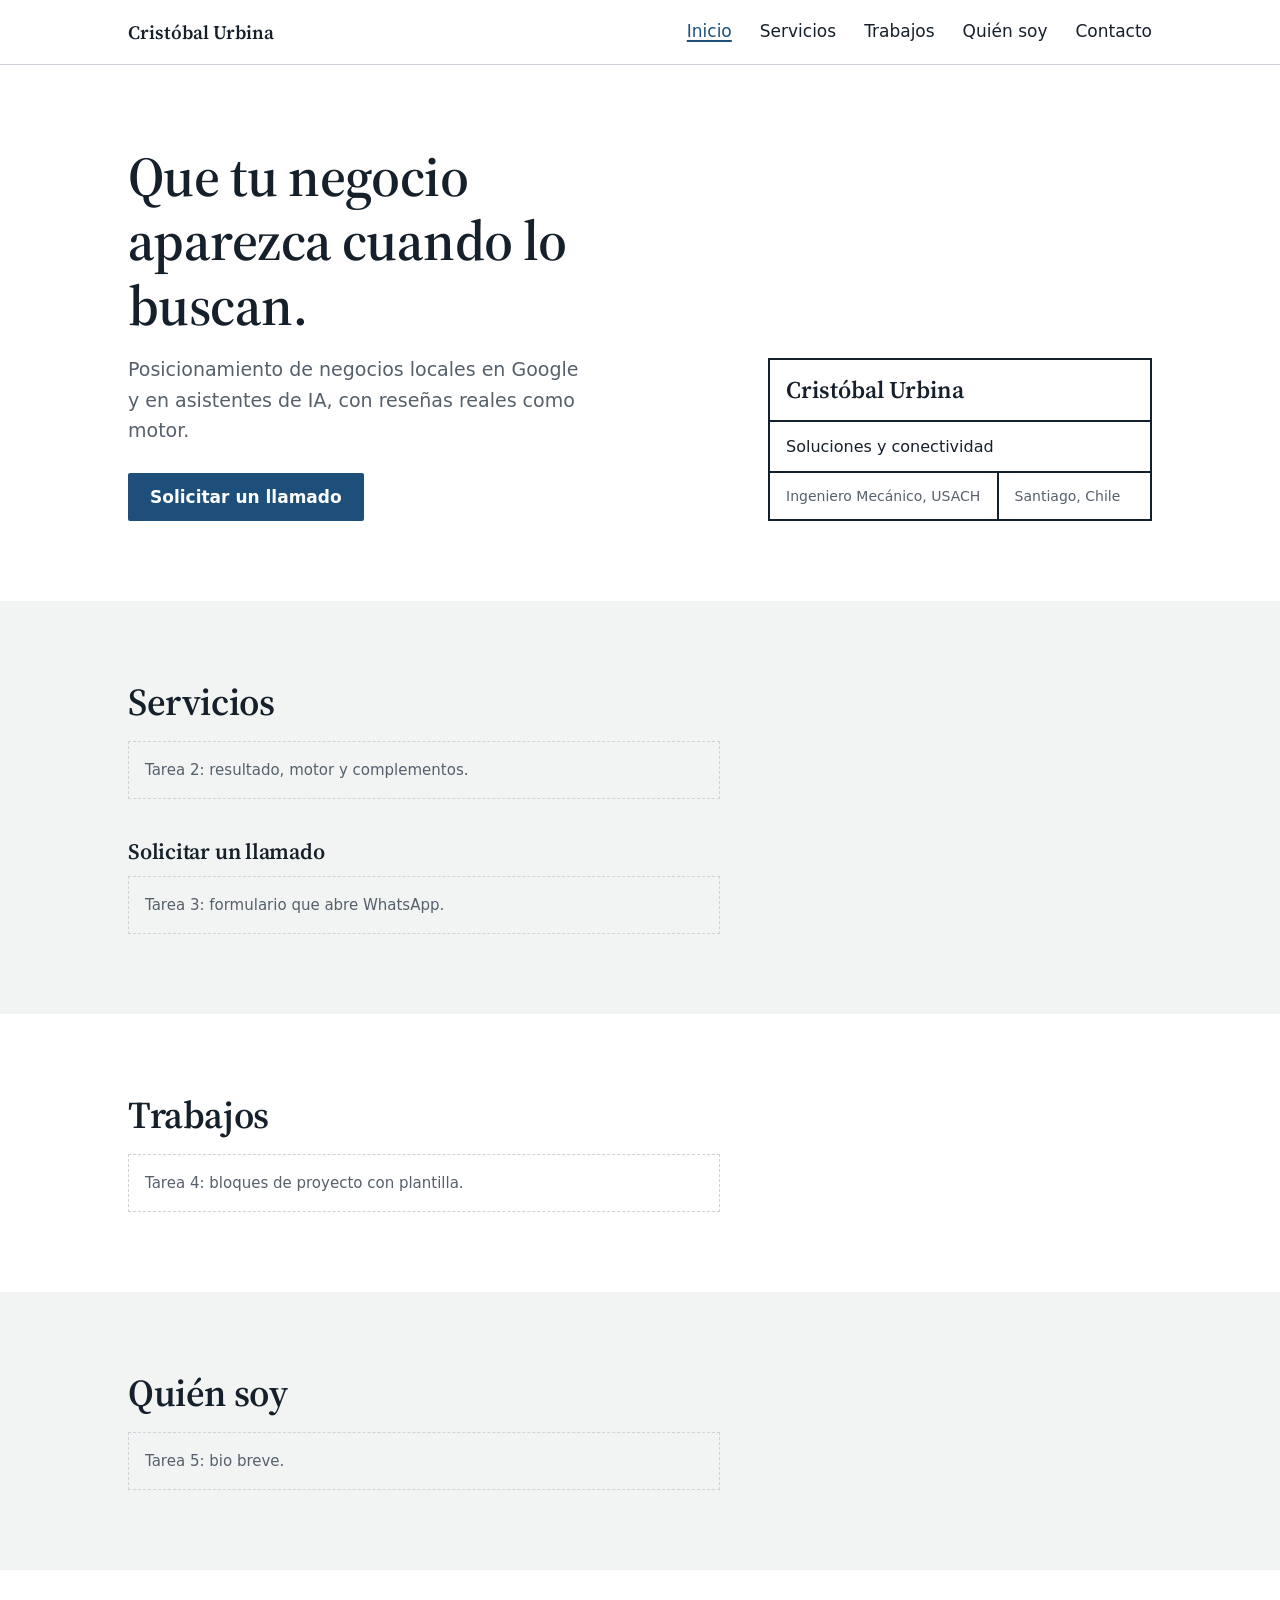
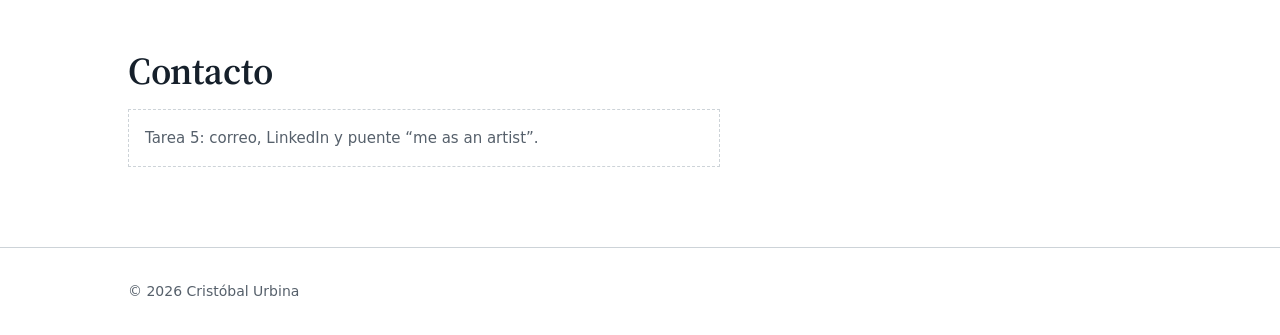
==== index.html @ b324374d "Add files via upload" ====
<!doctype html>
<html lang="es-CL">
<head>
  <meta charset="utf-8">
  <meta name="viewport" content="width=device-width, initial-scale=1">
  <title>Cristóbal Urbina | Posicionamiento en Google para negocios locales</title>
  <meta name="description" content="Ayudo a negocios locales a aparecer en Google y en asistentes de IA, y a juntar reseñas con receptores QR/NFC. Ingeniero Mecánico, USACH. Santiago, Chile.">
  <meta name="theme-color" content="#ffffff">
  <link rel="canonical" href="https://cristobalurbina.cl/">
  <script>document.documentElement.classList.add('js')</script>
  <link rel="preconnect" href="https://fonts.googleapis.com">
  <link rel="preconnect" href="https://fonts.gstatic.com" crossorigin>
  <link rel="stylesheet" href="https://fonts.googleapis.com/css2?family=Source+Serif+4:opsz,wght@8..60,500;8..60,600&display=swap">
  <link rel="stylesheet" href="css/styles.css">
  <script src="js/main.js" defer></script>
</head>
<body>
  <a class="saltar" href="#contenido">Saltar al contenido</a>

  <header class="cabecera">
    <div class="contenedor cabecera__fila">
      <a class="marca" href="#inicio">Cristóbal Urbina</a>
      <button class="menu-boton" type="button" aria-expanded="false" aria-controls="menu">Menú</button>
      <nav id="menu" class="menu" aria-label="Principal">
        <ul>
          <li><a href="#inicio">Inicio</a></li>
          <li><a href="#servicios">Servicios</a></li>
          <li><a href="#trabajos">Trabajos</a></li>
          <li><a href="#quien-soy">Quién soy</a></li>
          <li><a href="#contacto">Contacto</a></li>
        </ul>
      </nav>
    </div>
  </header>

  <main id="contenido">

    <!-- INICIO ============================================== -->
    <section id="inicio" class="seccion portada">
      <div class="contenedor portada__rejilla">
        <div class="portada__texto">
          <!-- Titular y bajada provisorios: se trabajan en la tarea 2 -->
          <h1>Que tu negocio aparezca cuando lo buscan.</h1>
          <p class="bajada">Posicionamiento de negocios locales en Google y en asistentes de IA, con reseñas reales como motor.</p>
          <a class="boton" href="#solicitar">Solicitar un llamado</a>
        </div>

        <!-- Cajetín: rótulo de plano con los datos del profesional -->
        <div class="cajetin" role="group" aria-label="Datos del profesional">
          <p class="cajetin__nombre">Cristóbal Urbina</p>
          <p class="cajetin__area">Soluciones y conectividad</p>
          <p class="cajetin__titulo">Ingeniero Mecánico, USACH</p>
          <p class="cajetin__lugar">Santiago, Chile</p>
        </div>
      </div>
    </section>

    <!-- SERVICIOS =========================================== -->
    <section id="servicios" class="seccion seccion--plano" aria-labelledby="t-servicios">
      <div class="contenedor">
        <h2 id="t-servicios">Servicios</h2>
        <p class="pendiente">Tarea 2: resultado, motor y complementos.</p>

        <div id="solicitar" class="solicitar">
          <h3>Solicitar un llamado</h3>
          <p class="pendiente">Tarea 3: formulario que abre WhatsApp.</p>
        </div>
      </div>
    </section>

    <!-- TRABAJOS ============================================ -->
    <section id="trabajos" class="seccion" aria-labelledby="t-trabajos">
      <div class="contenedor">
        <h2 id="t-trabajos">Trabajos</h2>
        <p class="pendiente">Tarea 4: bloques de proyecto con plantilla.</p>
      </div>
    </section>

    <!-- QUIÉN SOY =========================================== -->
    <section id="quien-soy" class="seccion seccion--plano" aria-labelledby="t-quien">
      <div class="contenedor">
        <h2 id="t-quien">Quién soy</h2>
        <p class="pendiente">Tarea 5: bio breve.</p>
      </div>
    </section>

    <!-- CONTACTO ============================================ -->
    <section id="contacto" class="seccion" aria-labelledby="t-contacto">
      <div class="contenedor">
        <h2 id="t-contacto">Contacto</h2>
        <p class="pendiente">Tarea 5: correo, LinkedIn y puente “me as an artist”.</p>
      </div>
    </section>

  </main>

  <footer class="pie">
    <div class="contenedor">
      <p>© 2026 Cristóbal Urbina</p>
    </div>
  </footer>
</body>
</html>
---- css/styles.css ----
/* ==========================================================
   cristobalurbina.com — estilos base (mobile-first)
   Concepto: la hoja de un plano de ingeniería. Blanco, tinta,
   un solo azul de plano. Lo memorable es el cajetín; todo lo
   demás se mantiene quieto.
   ========================================================== */

:root {
  /* Color */
  --blanco:  #ffffff;   /* hoja */
  --plano:   #f1f4f3;   /* bandas alternas, gris frío muy suave */
  --tinta:   #16202b;   /* texto y trazos principales */
  --grafito: #56606b;   /* texto secundario */
  --linea:   #cdd3d8;   /* divisiones finas */
  --azul:    #1d4f7a;   /* acento: tinta azul de plano */
  --azul-2:  #163d5f;   /* acento presionado */

  /* Tipografía */
  --serif: "Source Serif 4", Georgia, "Times New Roman", serif;
  --sans: system-ui, -apple-system, "Segoe UI", Roboto, "Helvetica Neue", Arial, sans-serif;

  /* Medidas */
  --ancho: 68rem;
  --margen: 1.25rem;
  --alto-cabecera: 3.5rem;
  --trazo: 1.5px;
}

/* ---------- Reset mínimo ---------- */
*, *::before, *::after { box-sizing: border-box; }
html { -webkit-text-size-adjust: 100%; }
body, h1, h2, h3, p, ul { margin: 0; }
ul { padding: 0; list-style: none; }
img { max-width: 100%; display: block; }

@media (prefers-reduced-motion: no-preference) {
  html { scroll-behavior: smooth; }
}

/* ---------- Base ---------- */
body {
  font-family: var(--sans);
  font-size: 1.0625rem;          /* 17px */
  line-height: 1.6;
  color: var(--tinta);
  background: var(--blanco);
}

h1, h2, h3 {
  font-family: var(--serif);
  font-weight: 600;
  line-height: 1.15;
  letter-spacing: -0.01em;
}
h1 { font-size: clamp(2.125rem, 7vw, 3.5rem); max-width: 16ch; }
h2 { font-size: clamp(1.75rem, 4.5vw, 2.375rem); margin-bottom: 1rem; }
h3 { font-size: 1.375rem; margin-bottom: .75rem; }

p { max-width: 62ch; }

a { color: var(--azul); text-underline-offset: .18em; }
a:hover { color: var(--azul-2); }

:focus-visible {
  outline: 2px solid var(--azul);
  outline-offset: 3px;
}

.contenedor {
  width: 100%;
  max-width: var(--ancho);
  margin-inline: auto;
  padding-inline: var(--margen);
}

.saltar {
  position: absolute;
  left: var(--margen);
  top: -3rem;
  background: var(--tinta);
  color: var(--blanco);
  padding: .5rem .75rem;
  z-index: 100;
}
.saltar:focus { top: .5rem; }

/* ---------- Cabecera y menú ---------- */
.cabecera {
  position: sticky;
  top: 0;
  z-index: 50;
  background: var(--blanco);
  border-bottom: 1px solid var(--linea);
}
.cabecera__fila {
  display: flex;
  align-items: center;
  justify-content: space-between;
  flex-wrap: wrap;
  min-height: var(--alto-cabecera);
}

.marca {
  font-family: var(--serif);
  font-weight: 600;
  font-size: 1.1875rem;
  color: var(--tinta);
  text-decoration: none;
}

.menu-boton { display: none; }   /* solo aparece si hay JS */

.menu ul {
  display: flex;
  flex-wrap: wrap;
  gap: .25rem 1rem;
  padding-bottom: .5rem;
}
.menu a {
  display: block;
  padding: .5rem 0;
  color: var(--tinta);
  text-decoration: none;
}
.menu a[aria-current] { color: var(--azul); text-decoration: underline; text-decoration-thickness: 2px; }

/* Con JS: menú plegable en móvil */
.js .menu-boton {
  display: inline-flex;
  align-items: center;
  min-height: 2.75rem;
  padding: 0 .875rem;
  font: inherit;
  font-size: .9375rem;
  color: var(--tinta);
  background: none;
  border: 1px solid var(--linea);
  border-radius: 2px;
  cursor: pointer;
}
.js .menu-boton[aria-expanded="true"] { border-color: var(--tinta); }
.js .menu { display: none; width: 100%; }
.js .menu.abierto { display: block; }
.js .menu ul {
  flex-direction: column;
  gap: 0;
  padding-bottom: .75rem;
}
.js .menu li + li { border-top: 1px solid var(--linea); }
.js .menu a { padding: .75rem 0; }

/* ---------- Secciones ---------- */
.seccion {
  padding-block: 3.5rem;
  scroll-margin-top: var(--alto-cabecera);
}
.seccion--plano { background: var(--plano); }

/* ---------- Portada ---------- */
.portada { padding-block: 2.5rem 3.5rem; }
.portada__rejilla {
  display: grid;
  gap: 2.5rem;
}
.bajada {
  margin-top: 1rem;
  font-size: 1.1875rem;
  color: var(--grafito);
  max-width: 38ch;
}

.boton {
  display: inline-flex;
  align-items: center;
  min-height: 3rem;
  margin-top: 1.75rem;
  padding: 0 1.375rem;
  background: var(--azul);
  color: var(--blanco);
  font-weight: 600;
  text-decoration: none;
  border-radius: 2px;
}
.boton:hover { background: var(--azul-2); color: var(--blanco); }

/* ---------- Cajetín (rótulo de plano) ----------
   Rejilla con celdas separadas por trazos de tinta:
   ┌───────────────────────────┐
   │ Cristóbal Urbina          │
   ├───────────────────────────┤
   │ Soluciones y conectividad │
   ├─────────────┬─────────────┤
   │ Ing. Mec.   │ Santiago    │
   └─────────────┴─────────────┘                        */
.cajetin {
  display: grid;
  grid-template-columns: 3fr 2fr;
  gap: var(--trazo);
  background: var(--tinta);          /* el gap dibuja las líneas */
  border: 2px solid var(--tinta);
  max-width: 26rem;
}
.cajetin p {
  margin: 0;
  padding: .75rem 1rem;
  background: var(--blanco);
  max-width: none;
}
.cajetin .cajetin__nombre {
  grid-column: 1 / -1;
  font-family: var(--serif);
  font-weight: 600;
  font-size: 1.5rem;
  line-height: 1.2;
  padding-block: 1rem;
}
.cajetin .cajetin__area {
  grid-column: 1 / -1;
  font-size: 1rem;
}
.cajetin .cajetin__titulo,
.cajetin .cajetin__lugar {
  font-size: .875rem;
  color: var(--grafito);
}

/* ---------- Marcadores de tareas pendientes (se borran al completar) ---------- */
.pendiente {
  padding: 1rem;
  border: 1px dashed var(--linea);
  color: var(--grafito);
  font-size: .9375rem;
}
.solicitar { margin-top: 2.5rem; }

/* ---------- Pie ---------- */
.pie {
  padding-block: 2rem;
  border-top: 1px solid var(--linea);
  font-size: .875rem;
  color: var(--grafito);
}

/* ==========================================================
   Escritorio (≥ 48rem / 768px)
   ========================================================== */
@media (min-width: 48rem) {
  :root { --margen: 2rem; --alto-cabecera: 4rem; }

  .cabecera__fila { flex-wrap: nowrap; }
  .js .menu-boton { display: none; }
  .menu, .js .menu { display: block; width: auto; }
  .menu ul, .js .menu ul { flex-direction: row; gap: 1.75rem; padding: 0; }
  .js .menu li + li { border-top: 0; }
  .menu a, .js .menu a { padding: .5rem 0; }

  .seccion { padding-block: 5rem; }
  .portada { padding-block: 5rem; }

  /* El cajetín va abajo a la derecha, como en un plano */
  .portada__rejilla {
    grid-template-columns: 1fr auto;
    align-items: end;
    gap: 3rem;
  }
  .cajetin { width: 24rem; }
}
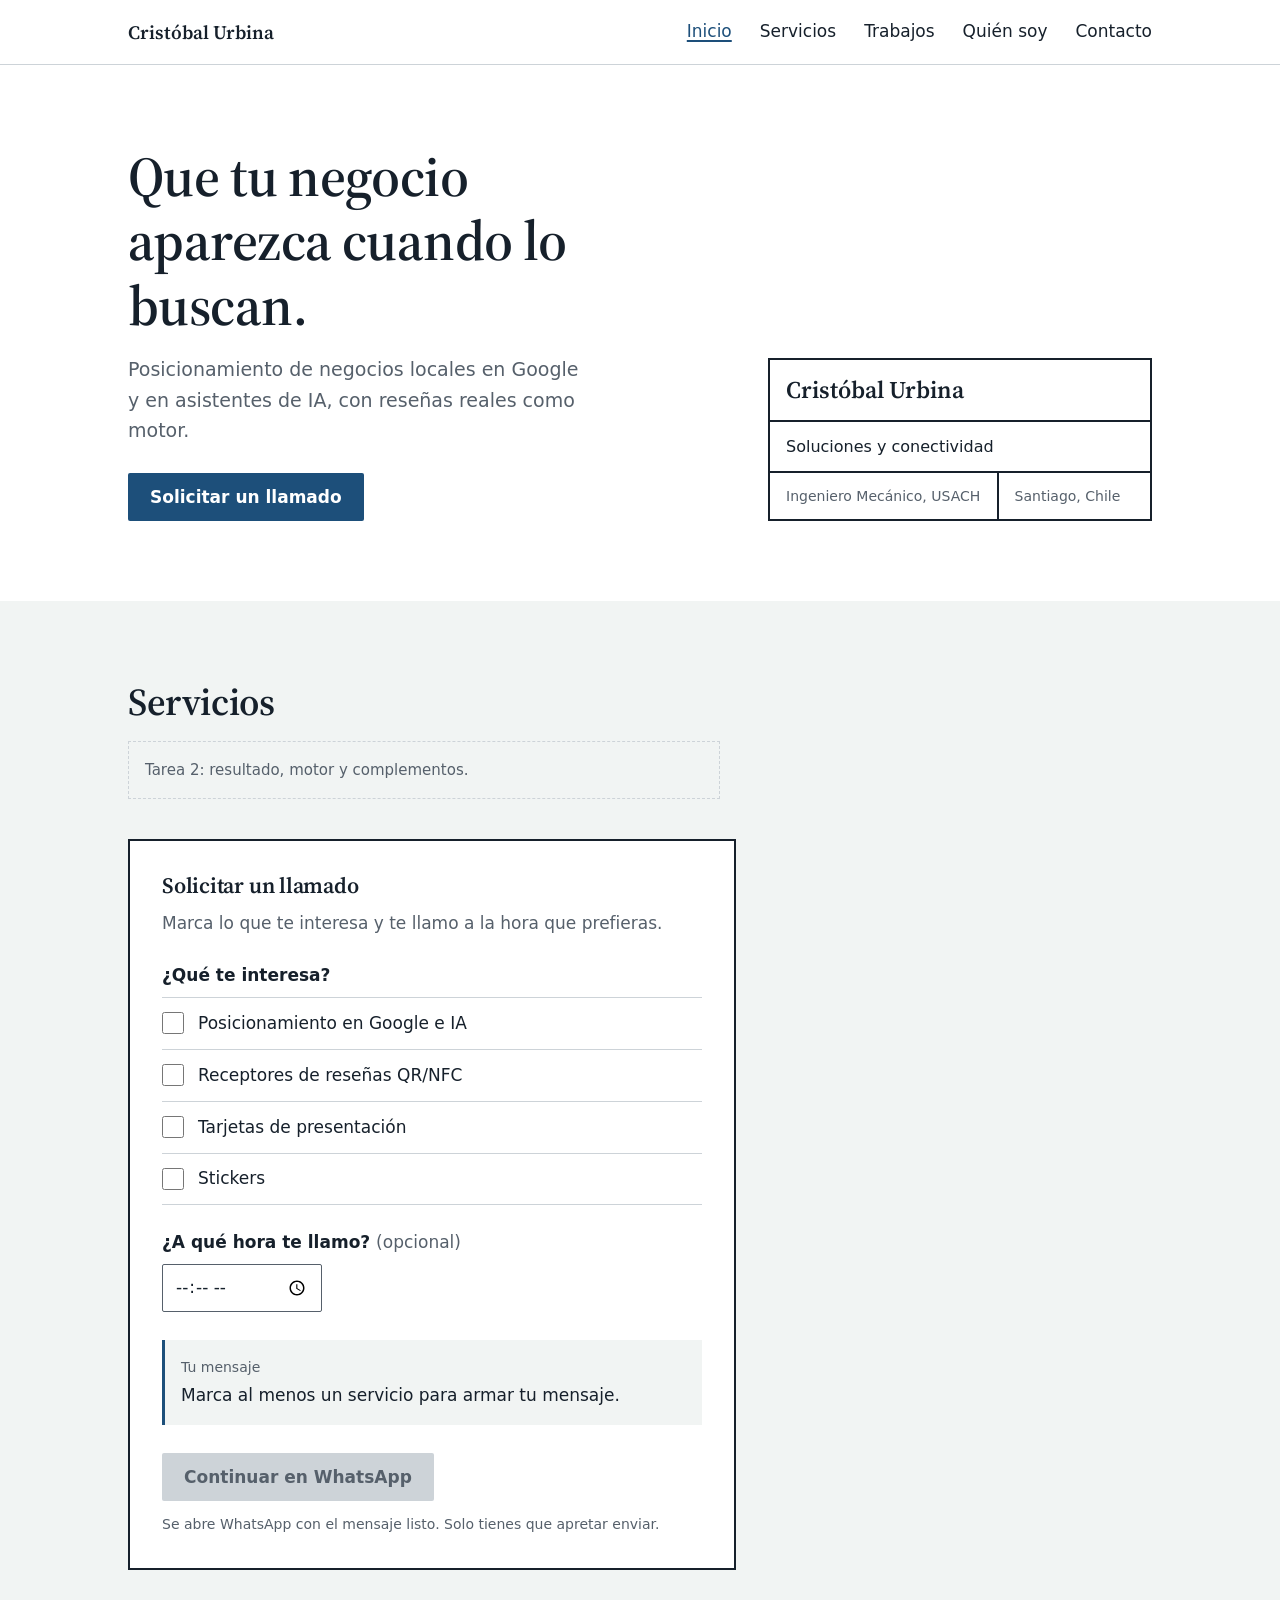
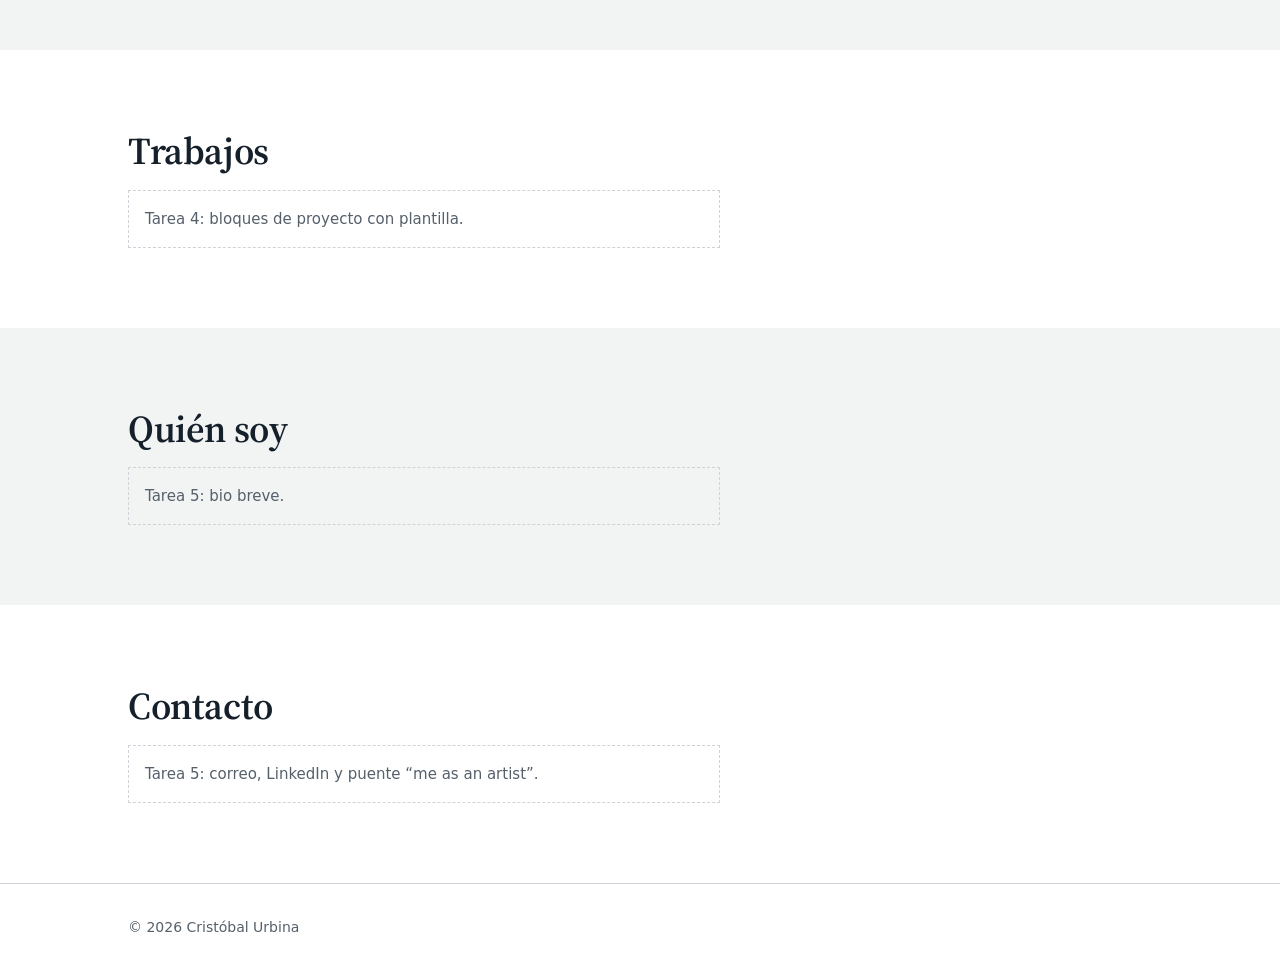
==== commit 973de81c: "Add files via upload" ====
--- a/index.html
+++ b/index.html
@@ -13,6 +13,7 @@
   <link rel="stylesheet" href="https://fonts.googleapis.com/css2?family=Source+Serif+4:opsz,wght@8..60,500;8..60,600&display=swap">
   <link rel="stylesheet" href="css/styles.css">
   <script src="js/main.js" defer></script>
+  <script src="js/whatsapp.js" defer></script>
 </head>
 <body>
   <a class="saltar" href="#contenido">Saltar al contenido</a>
@@ -61,9 +62,31 @@
         <h2 id="t-servicios">Servicios</h2>
         <p class="pendiente">Tarea 2: resultado, motor y complementos.</p>
 
+        <!-- SOLICITUD: arma un mensaje y abre WhatsApp. No envía nada por sí sola. -->
         <div id="solicitar" class="solicitar">
           <h3>Solicitar un llamado</h3>
-          <p class="pendiente">Tarea 3: formulario que abre WhatsApp.</p>
+          <p>Marca lo que te interesa y te llamo a la hora que prefieras.</p>
+
+          <fieldset class="opciones">
+            <legend>¿Qué te interesa?</legend>
+            <label class="opcion"><input type="checkbox" name="servicio" value="posicionamiento en Google e IA"> Posicionamiento en Google e IA</label>
+            <label class="opcion"><input type="checkbox" name="servicio" value="receptores de reseñas QR/NFC"> Receptores de reseñas QR/NFC</label>
+            <label class="opcion"><input type="checkbox" name="servicio" value="tarjetas de presentación"> Tarjetas de presentación</label>
+            <label class="opcion"><input type="checkbox" name="servicio" value="stickers"> Stickers</label>
+          </fieldset>
+
+          <div class="campo">
+            <label for="hora">¿A qué hora te llamo? <span class="opcional">(opcional)</span></label>
+            <input type="time" id="hora" name="hora">
+          </div>
+
+          <div class="mensaje" aria-live="polite">
+            <p class="mensaje__titulo">Tu mensaje</p>
+            <p id="vista-previa" class="mensaje__texto">Marca al menos un servicio para armar tu mensaje.</p>
+          </div>
+
+          <a id="enviar-wsp" class="boton boton--ancho" href="https://wa.me/56963725631" target="_blank" rel="noopener">Continuar en WhatsApp</a>
+          <p class="nota">Se abre WhatsApp con el mensaje listo. Solo tienes que apretar enviar.</p>
         </div>
       </div>
     </section>
--- a/css/styles.css
+++ b/css/styles.css
@@ -231,7 +231,74 @@
   color: var(--grafito);
   font-size: .9375rem;
 }
-.solicitar { margin-top: 2.5rem; }
+/* ---------- Solicitud por WhatsApp ---------- */
+.solicitar {
+  margin-top: 2.5rem;
+  padding: 1.5rem var(--margen);
+  margin-inline: calc(var(--margen) * -1);   /* en móvil ocupa todo el ancho */
+  background: var(--blanco);
+  border-block: 2px solid var(--tinta);
+}
+.solicitar > p { color: var(--grafito); }
+
+.opciones {
+  margin: 1.5rem 0 0;
+  padding: 0;
+  border: 0;
+}
+.opciones legend {
+  padding: 0;
+  margin-bottom: .5rem;
+  font-weight: 600;
+}
+.opcion {
+  display: flex;
+  align-items: center;
+  gap: .875rem;
+  min-height: 3.25rem;
+  padding: .5rem 0;
+  border-top: 1px solid var(--linea);
+  cursor: pointer;
+}
+.opcion:last-of-type { border-bottom: 1px solid var(--linea); }
+.opcion input {
+  width: 1.375rem;
+  height: 1.375rem;
+  margin: 0;
+  flex: none;
+  accent-color: var(--azul);
+}
+
+.campo { margin-top: 1.5rem; }
+.campo label { display: block; font-weight: 600; margin-bottom: .5rem; }
+.opcional { font-weight: 400; color: var(--grafito); }
+.campo input {
+  font: inherit;
+  min-height: 3rem;
+  min-width: 10rem;
+  padding: 0 .75rem;
+  color: var(--tinta);
+  background: var(--blanco);
+  border: 1px solid var(--grafito);
+  border-radius: 2px;
+}
+
+.mensaje {
+  margin-top: 1.75rem;
+  padding: 1rem;
+  background: var(--plano);
+  border-left: 3px solid var(--azul);
+}
+.mensaje__titulo { font-size: .875rem; color: var(--grafito); }
+.mensaje__texto { margin-top: .25rem; }
+
+.boton--ancho { width: 100%; justify-content: center; text-align: center; }
+.boton[aria-disabled="true"] {
+  background: var(--linea);
+  color: var(--grafito);
+  cursor: not-allowed;
+}
+.nota { margin-top: .75rem; font-size: .875rem; color: var(--grafito); }
 
 /* ---------- Pie ---------- */
 .pie {
@@ -264,4 +331,12 @@
     gap: 3rem;
   }
   .cajetin { width: 24rem; }
-}
+
+  .solicitar {
+    max-width: 38rem;
+    margin-inline: 0;
+    padding: 2rem;
+    border: 2px solid var(--tinta);
+  }
+  .boton--ancho { width: auto; }
+}
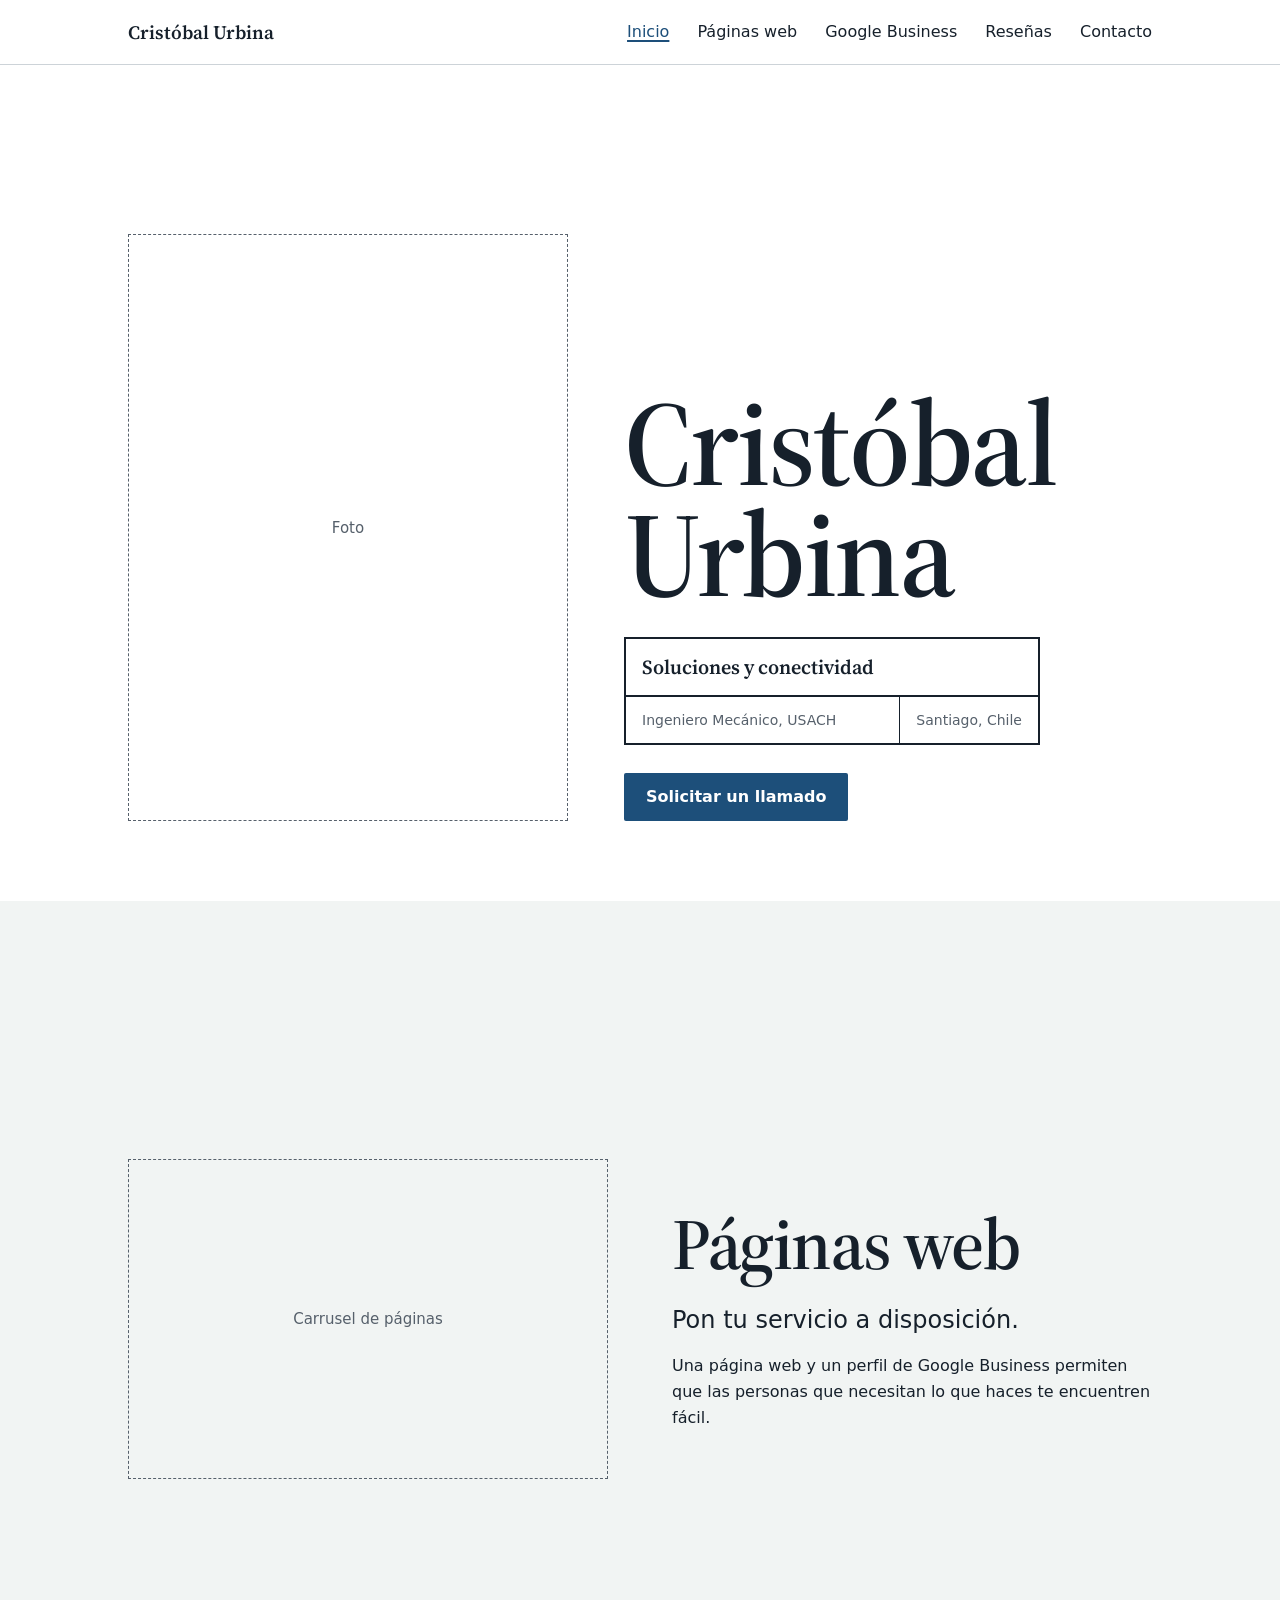
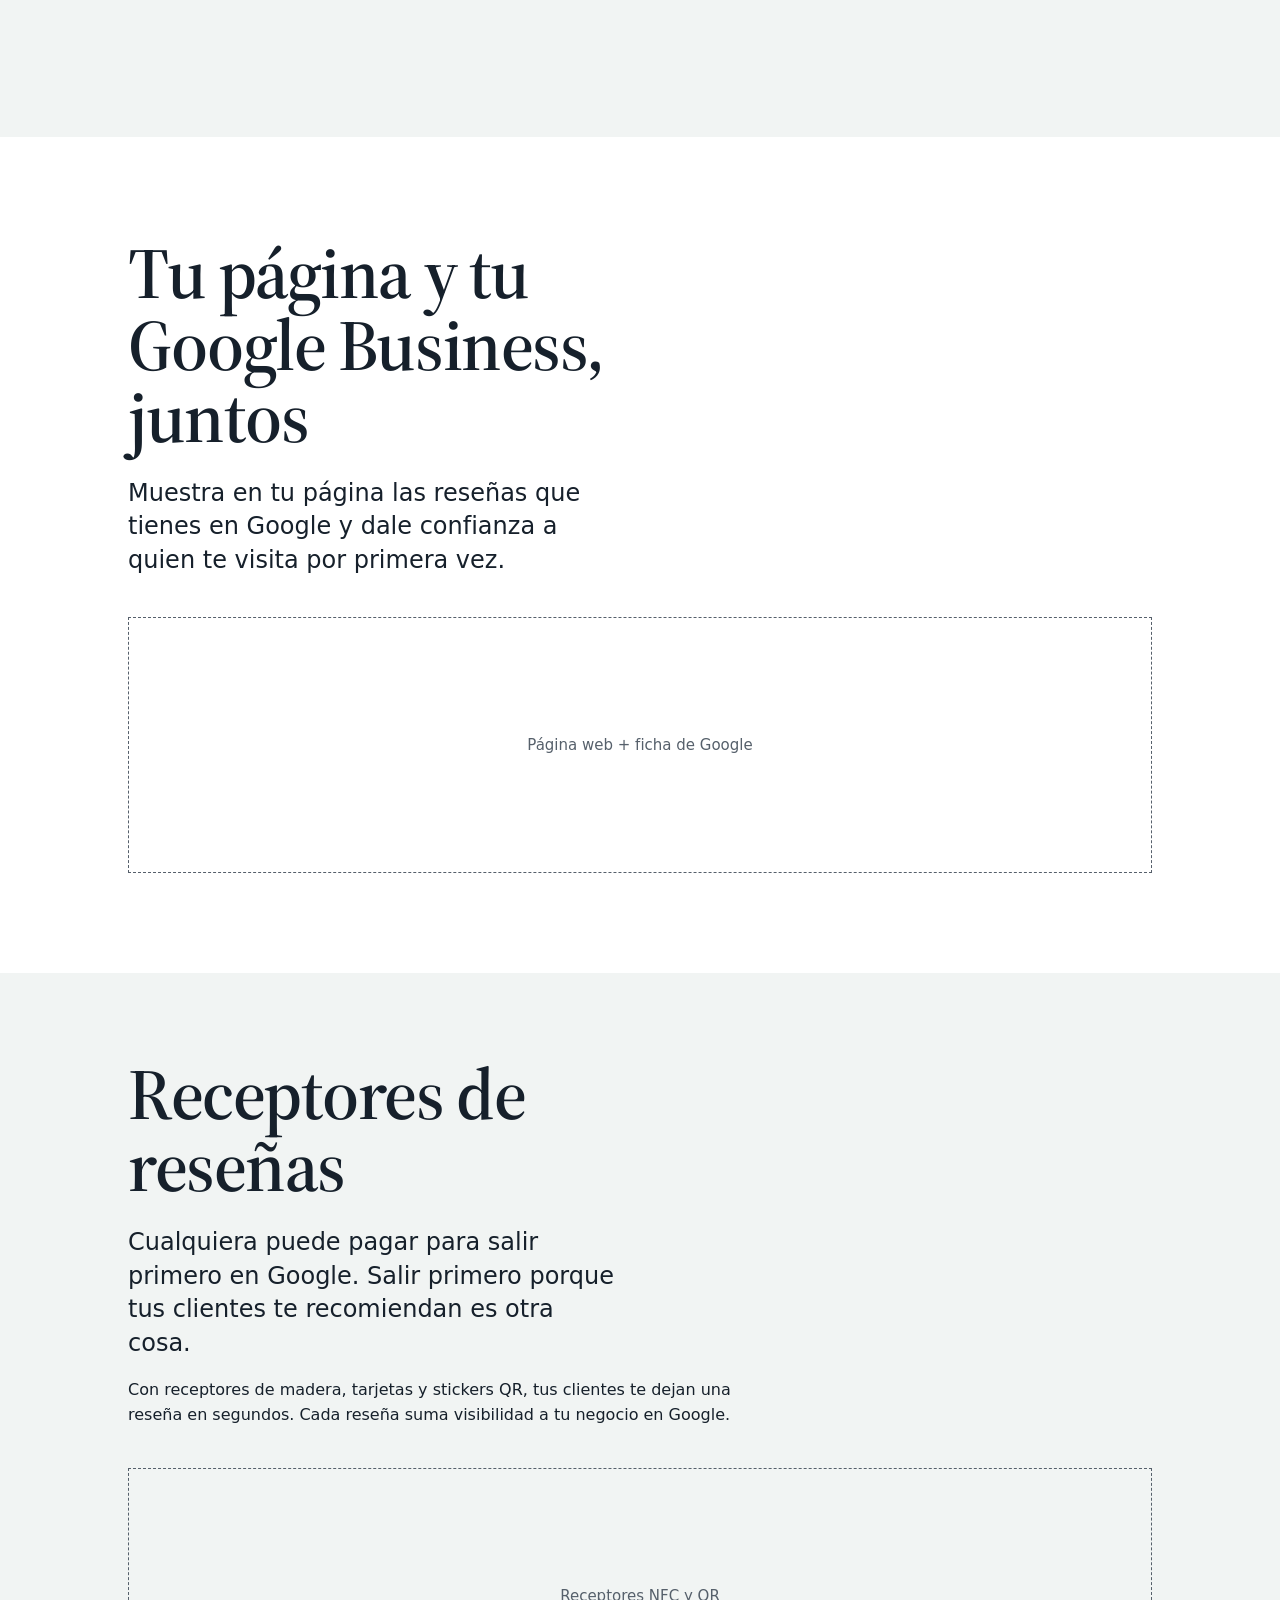
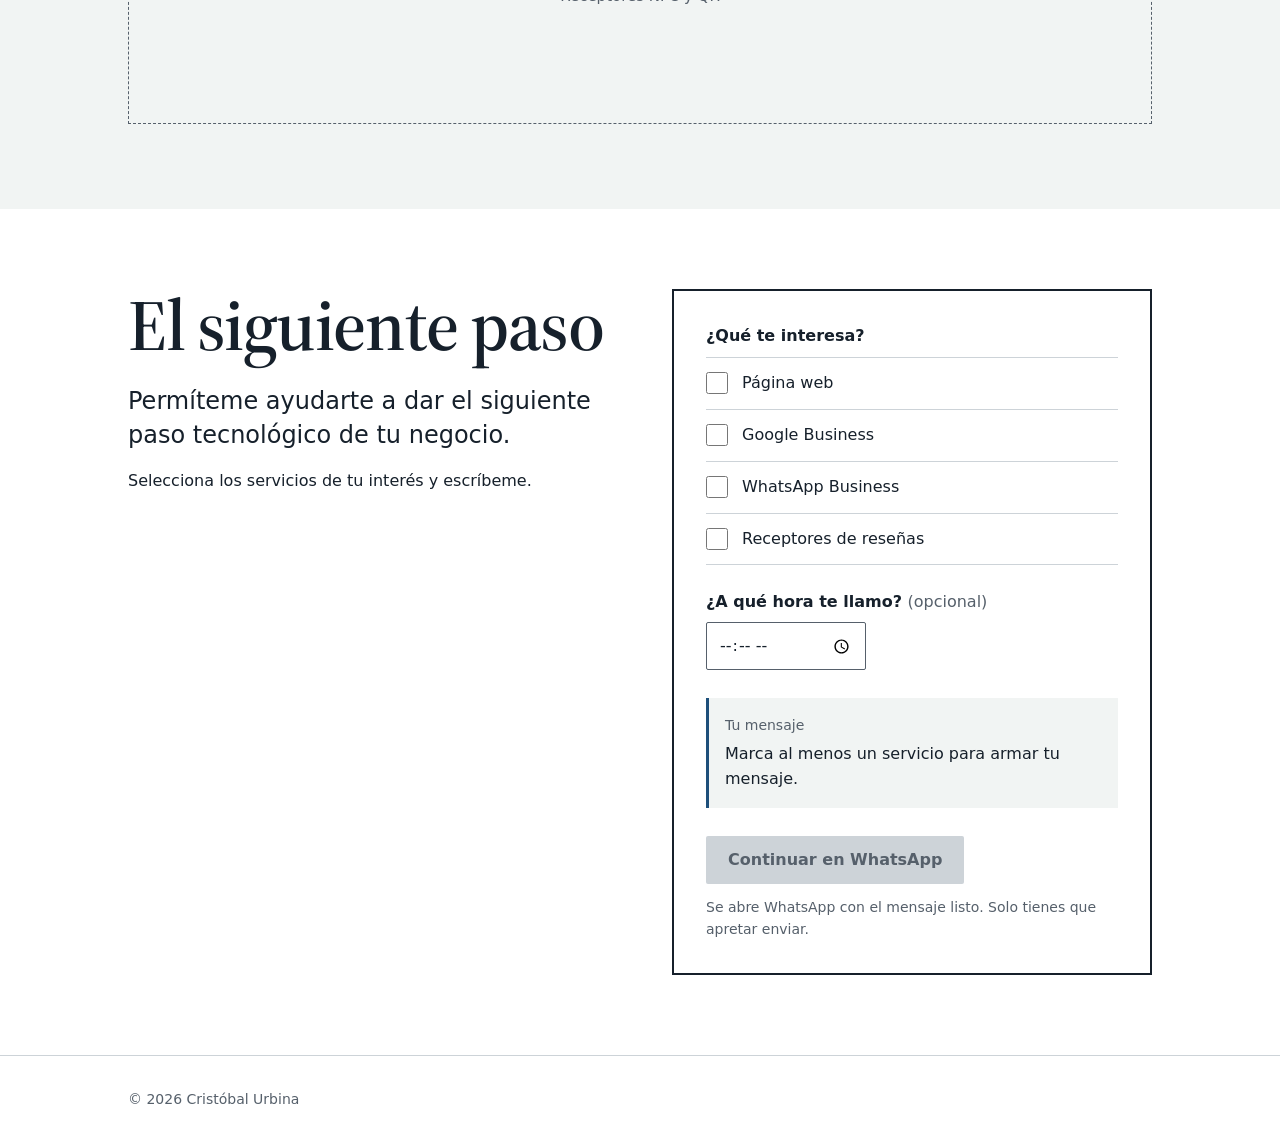
==== commit a139b07f: "Add files via upload" ====
--- a/index.html
+++ b/index.html
@@ -3,8 +3,8 @@
 <head>
   <meta charset="utf-8">
   <meta name="viewport" content="width=device-width, initial-scale=1">
-  <title>Cristóbal Urbina | Posicionamiento en Google para negocios locales</title>
-  <meta name="description" content="Ayudo a negocios locales a aparecer en Google y en asistentes de IA, y a juntar reseñas con receptores QR/NFC. Ingeniero Mecánico, USACH. Santiago, Chile.">
+  <title>Cristóbal Urbina | Páginas web, Google Business y reseñas para negocios locales</title>
+  <meta name="description" content="Páginas web, perfil de Google Business y receptores de reseñas QR/NFC para que los clientes encuentren tu negocio. Cristóbal Urbina, Ingeniero Mecánico, USACH. Santiago, Chile.">
   <meta name="theme-color" content="#ffffff">
   <link rel="canonical" href="https://cristobalurbina.cl/">
   <script>document.documentElement.classList.add('js')</script>
@@ -25,9 +25,9 @@
       <nav id="menu" class="menu" aria-label="Principal">
         <ul>
           <li><a href="#inicio">Inicio</a></li>
-          <li><a href="#servicios">Servicios</a></li>
-          <li><a href="#trabajos">Trabajos</a></li>
-          <li><a href="#quien-soy">Quién soy</a></li>
+          <li><a href="#paginas-web">Páginas web</a></li>
+          <li><a href="#google-business">Google Business</a></li>
+          <li><a href="#resenas">Reseñas</a></li>
           <li><a href="#contacto">Contacto</a></li>
         </ul>
       </nav>
@@ -36,43 +36,82 @@
 
   <main id="contenido">
 
-    <!-- INICIO ============================================== -->
-    <section id="inicio" class="seccion portada">
+    <!-- 1 · IDENTIDAD ======================================== -->
+    <section id="inicio" class="pantalla portada">
       <div class="contenedor portada__rejilla">
+        <!-- Foto: pantalla 3 del plan. Reemplazar este bloque por <img> -->
+        <div class="portada__foto pendiente">Foto</div>
+
         <div class="portada__texto">
-          <!-- Titular y bajada provisorios: se trabajan en la tarea 2 -->
-          <h1>Que tu negocio aparezca cuando lo buscan.</h1>
-          <p class="bajada">Posicionamiento de negocios locales en Google y en asistentes de IA, con reseñas reales como motor.</p>
-          <a class="boton" href="#solicitar">Solicitar un llamado</a>
-        </div>
-
-        <!-- Cajetín: rótulo de plano con los datos del profesional -->
-        <div class="cajetin" role="group" aria-label="Datos del profesional">
-          <p class="cajetin__nombre">Cristóbal Urbina</p>
-          <p class="cajetin__area">Soluciones y conectividad</p>
-          <p class="cajetin__titulo">Ingeniero Mecánico, USACH</p>
-          <p class="cajetin__lugar">Santiago, Chile</p>
+          <h1>Cristóbal<br>Urbina</h1>
+          <div class="cajetin" role="group" aria-label="Datos del profesional">
+            <p class="cajetin__area">Soluciones y conectividad</p>
+            <p class="cajetin__titulo">Ingeniero Mecánico, USACH</p>
+            <p class="cajetin__lugar">Santiago, Chile</p>
+          </div>
+          <a class="boton" href="#contacto">Solicitar un llamado</a>
         </div>
       </div>
     </section>
 
-    <!-- SERVICIOS =========================================== -->
-    <section id="servicios" class="seccion seccion--plano" aria-labelledby="t-servicios">
+    <!-- 2 · PÁGINAS WEB ====================================== -->
+    <section id="paginas-web" class="pantalla pantalla--plano" aria-labelledby="t-web">
+      <div class="contenedor dos-columnas">
+        <div>
+          <h2 id="t-web">Páginas web</h2>
+          <p class="entrada">Pon tu servicio a disposición.</p>
+          <p>Una página web y un perfil de Google Business permiten que las personas que necesitan lo que haces te encuentren fácil.</p>
+        </div>
+
+        <!-- Carrusel de ejemplos: pantalla 4 del plan. En escritorio va a la izquierda. -->
+        <div class="carrusel pendiente">Carrusel de páginas</div>
+      </div>
+    </section>
+
+    <!-- 3 · PÁGINA + GOOGLE BUSINESS ========================= -->
+    <section id="google-business" class="pantalla" aria-labelledby="t-gb">
       <div class="contenedor">
-        <h2 id="t-servicios">Servicios</h2>
-        <p class="pendiente">Tarea 2: resultado, motor y complementos.</p>
+        <h2 id="t-gb">Tu página y tu Google Business, juntos</h2>
+        <p class="entrada">Muestra en tu página las reseñas que tienes en Google y dale confianza a quien te visita por primera vez.</p>
+        <!-- Unión página ↔ ficha de Google: pantalla 5 del plan -->
+        <div class="union pendiente">Página web + ficha de Google</div>
+      </div>
+    </section>
+
+    <!-- 4 · RECEPTORES DE RESEÑAS ============================ -->
+    <section id="resenas" class="pantalla pantalla--plano" aria-labelledby="t-resenas">
+      <div class="contenedor">
+        <h2 id="t-resenas">Receptores de reseñas</h2>
+        <p class="entrada">Cualquiera puede pagar para salir primero en Google. Salir primero porque tus clientes te recomiendan es otra cosa.</p>
+        <p>Con receptores de madera, tarjetas y stickers QR, tus clientes te dejan una reseña en segundos. Cada reseña suma visibilidad a tu negocio en Google.</p>
+        <!-- Fotos de receptores: pantalla 6 del plan -->
+        <div class="receptores pendiente">Receptores NFC y QR</div>
+      </div>
+    </section>
+
+    <!-- 5 · LLAMADO A LA ACCIÓN ============================== -->
+    <section id="contacto" class="pantalla" aria-labelledby="t-contacto">
+      <div class="contenedor dos-columnas dos-columnas--arriba">
+        <div>
+          <h2 id="t-contacto">El siguiente paso</h2>
+          <p class="entrada">Permíteme ayudarte a dar el siguiente paso tecnológico de tu negocio.</p>
+          <p>Selecciona los servicios de tu interés y escríbeme.</p>
+        </div>
 
         <!-- SOLICITUD: arma un mensaje y abre WhatsApp. No envía nada por sí sola. -->
         <div id="solicitar" class="solicitar">
-          <h3>Solicitar un llamado</h3>
-          <p>Marca lo que te interesa y te llamo a la hora que prefieras.</p>
-
           <fieldset class="opciones">
             <legend>¿Qué te interesa?</legend>
-            <label class="opcion"><input type="checkbox" name="servicio" value="posicionamiento en Google e IA"> Posicionamiento en Google e IA</label>
-            <label class="opcion"><input type="checkbox" name="servicio" value="receptores de reseñas QR/NFC"> Receptores de reseñas QR/NFC</label>
-            <label class="opcion"><input type="checkbox" name="servicio" value="tarjetas de presentación"> Tarjetas de presentación</label>
-            <label class="opcion"><input type="checkbox" name="servicio" value="stickers"> Stickers</label>
+            <label class="opcion"><input type="checkbox" name="servicio" value="página web"> Página web</label>
+            <label class="opcion"><input type="checkbox" name="servicio" value="Google Business"> Google Business</label>
+            <label class="opcion"><input type="checkbox" name="servicio" value="WhatsApp Business"> WhatsApp Business</label>
+            <label class="opcion"><input type="checkbox" name="servicio" value="receptores de reseñas" id="receptores" aria-controls="tipos-receptor" aria-expanded="false"> Receptores de reseñas</label>
+
+            <fieldset id="tipos-receptor" class="subopciones" hidden>
+              <legend>¿Qué tipo?</legend>
+              <label class="opcion"><input type="checkbox" name="tipo" value="NFC"> NFC <span class="detalle">el cliente acerca su celular</span></label>
+              <label class="opcion"><input type="checkbox" name="tipo" value="QR"> QR <span class="detalle">tarjetas y stickers</span></label>
+            </fieldset>
           </fieldset>
 
           <div class="campo">
@@ -91,30 +130,6 @@
       </div>
     </section>
 
-    <!-- TRABAJOS ============================================ -->
-    <section id="trabajos" class="seccion" aria-labelledby="t-trabajos">
-      <div class="contenedor">
-        <h2 id="t-trabajos">Trabajos</h2>
-        <p class="pendiente">Tarea 4: bloques de proyecto con plantilla.</p>
-      </div>
-    </section>
-
-    <!-- QUIÉN SOY =========================================== -->
-    <section id="quien-soy" class="seccion seccion--plano" aria-labelledby="t-quien">
-      <div class="contenedor">
-        <h2 id="t-quien">Quién soy</h2>
-        <p class="pendiente">Tarea 5: bio breve.</p>
-      </div>
-    </section>
-
-    <!-- CONTACTO ============================================ -->
-    <section id="contacto" class="seccion" aria-labelledby="t-contacto">
-      <div class="contenedor">
-        <h2 id="t-contacto">Contacto</h2>
-        <p class="pendiente">Tarea 5: correo, LinkedIn y puente “me as an artist”.</p>
-      </div>
-    </section>
-
   </main>
 
   <footer class="pie">
--- a/css/styles.css
+++ b/css/styles.css
@@ -1,37 +1,44 @@
 /* ==========================================================
-   cristobalurbina.com — estilos base (mobile-first)
-   Concepto: la hoja de un plano de ingeniería. Blanco, tinta,
-   un solo azul de plano. Lo memorable es el cajetín; todo lo
-   demás se mantiene quieto.
+   cristobalurbina.cl — estilos (mobile-first)
+   Concepto: la hoja de un plano de ingeniería.
+   Escala: la de reparacionesurbina.cl — pantallas completas,
+   titulares enormes y apretados frente a un cuerpo tranquilo.
    ========================================================== */
 
 :root {
   /* Color */
-  --blanco:  #ffffff;   /* hoja */
-  --plano:   #f1f4f3;   /* bandas alternas, gris frío muy suave */
-  --tinta:   #16202b;   /* texto y trazos principales */
-  --grafito: #56606b;   /* texto secundario */
-  --linea:   #cdd3d8;   /* divisiones finas */
-  --azul:    #1d4f7a;   /* acento: tinta azul de plano */
-  --azul-2:  #163d5f;   /* acento presionado */
+  --blanco:  #ffffff;
+  --plano:   #f1f4f3;
+  --tinta:   #16202b;
+  --grafito: #56606b;
+  --linea:   #cdd3d8;
+  --azul:    #1d4f7a;
+  --azul-2:  #163d5f;
 
   /* Tipografía */
   --serif: "Source Serif 4", Georgia, "Times New Roman", serif;
   --sans: system-ui, -apple-system, "Segoe UI", Roboto, "Helvetica Neue", Arial, sans-serif;
 
+  /* Escala (equivalente a reparacionesurbina.cl) */
+  --t-nombre: clamp(4rem, 14vw, 7.5rem);    /* 64 → 120 px */
+  --t-titulo: clamp(2.5rem, 8vw, 4.5rem);   /* 40 → 72 px */
+  --t-entrada: clamp(1.1875rem, 2.4vw, 1.5rem);
+
   /* Medidas */
   --ancho: 68rem;
-  --margen: 1.25rem;
+  --margen: 1.5rem;                         /* 24 px */
   --alto-cabecera: 3.5rem;
+  --pausa: 5rem;                            /* 80 px entre bloques */
   --trazo: 1.5px;
 }
 
 /* ---------- Reset mínimo ---------- */
 *, *::before, *::after { box-sizing: border-box; }
 html { -webkit-text-size-adjust: 100%; }
-body, h1, h2, h3, p, ul { margin: 0; }
+body, h1, h2, h3, p, ul, fieldset { margin: 0; }
 ul { padding: 0; list-style: none; }
 img { max-width: 100%; display: block; }
+[hidden] { display: none !important; }
 
 @media (prefers-reduced-motion: no-preference) {
   html { scroll-behavior: smooth; }
@@ -40,7 +47,7 @@
 /* ---------- Base ---------- */
 body {
   font-family: var(--sans);
-  font-size: 1.0625rem;          /* 17px */
+  font-size: 1rem;
   line-height: 1.6;
   color: var(--tinta);
   background: var(--blanco);
@@ -49,22 +56,23 @@
 h1, h2, h3 {
   font-family: var(--serif);
   font-weight: 600;
-  line-height: 1.15;
-  letter-spacing: -0.01em;
-}
-h1 { font-size: clamp(2.125rem, 7vw, 3.5rem); max-width: 16ch; }
-h2 { font-size: clamp(1.75rem, 4.5vw, 2.375rem); margin-bottom: 1rem; }
-h3 { font-size: 1.375rem; margin-bottom: .75rem; }
-
-p { max-width: 62ch; }
+  letter-spacing: -0.02em;
+}
+h1 { font-size: var(--t-nombre); line-height: .92; }
+h2 { font-size: var(--t-titulo); line-height: 1; margin-bottom: 1.5rem; max-width: 14ch; }
+
+p { max-width: 60ch; }
+p + p { margin-top: 1rem; }
+
+.entrada {
+  font-size: var(--t-entrada);
+  line-height: 1.4;
+  max-width: 32ch;
+}
 
 a { color: var(--azul); text-underline-offset: .18em; }
 a:hover { color: var(--azul-2); }
-
-:focus-visible {
-  outline: 2px solid var(--azul);
-  outline-offset: 3px;
-}
+:focus-visible { outline: 2px solid var(--azul); outline-offset: 3px; }
 
 .contenedor {
   width: 100%;
@@ -74,239 +82,147 @@
 }
 
 .saltar {
-  position: absolute;
-  left: var(--margen);
-  top: -3rem;
-  background: var(--tinta);
-  color: var(--blanco);
-  padding: .5rem .75rem;
-  z-index: 100;
+  position: absolute; left: var(--margen); top: -3rem; z-index: 100;
+  background: var(--tinta); color: var(--blanco); padding: .5rem .75rem;
 }
 .saltar:focus { top: .5rem; }
 
 /* ---------- Cabecera y menú ---------- */
 .cabecera {
-  position: sticky;
-  top: 0;
-  z-index: 50;
+  position: sticky; top: 0; z-index: 50;
   background: var(--blanco);
   border-bottom: 1px solid var(--linea);
 }
 .cabecera__fila {
-  display: flex;
-  align-items: center;
-  justify-content: space-between;
-  flex-wrap: wrap;
-  min-height: var(--alto-cabecera);
-}
-
+  display: flex; align-items: center; justify-content: space-between;
+  flex-wrap: wrap; min-height: var(--alto-cabecera);
+}
 .marca {
-  font-family: var(--serif);
-  font-weight: 600;
-  font-size: 1.1875rem;
-  color: var(--tinta);
-  text-decoration: none;
-}
-
-.menu-boton { display: none; }   /* solo aparece si hay JS */
-
-.menu ul {
-  display: flex;
-  flex-wrap: wrap;
-  gap: .25rem 1rem;
-  padding-bottom: .5rem;
-}
-.menu a {
-  display: block;
-  padding: .5rem 0;
-  color: var(--tinta);
-  text-decoration: none;
-}
+  font-family: var(--serif); font-weight: 600; font-size: 1.1875rem;
+  color: var(--tinta); text-decoration: none;
+}
+
+.menu-boton { display: none; }
+.menu ul { display: flex; flex-wrap: wrap; gap: .25rem 1rem; padding-bottom: .5rem; }
+.menu a { display: block; padding: .5rem 0; color: var(--tinta); text-decoration: none; }
 .menu a[aria-current] { color: var(--azul); text-decoration: underline; text-decoration-thickness: 2px; }
 
-/* Con JS: menú plegable en móvil */
 .js .menu-boton {
-  display: inline-flex;
-  align-items: center;
-  min-height: 2.75rem;
-  padding: 0 .875rem;
-  font: inherit;
-  font-size: .9375rem;
-  color: var(--tinta);
-  background: none;
-  border: 1px solid var(--linea);
-  border-radius: 2px;
-  cursor: pointer;
+  display: inline-flex; align-items: center; min-height: 2.75rem; padding: 0 .875rem;
+  font: inherit; font-size: .9375rem; color: var(--tinta);
+  background: none; border: 1px solid var(--linea); border-radius: 2px; cursor: pointer;
 }
 .js .menu-boton[aria-expanded="true"] { border-color: var(--tinta); }
 .js .menu { display: none; width: 100%; }
 .js .menu.abierto { display: block; }
-.js .menu ul {
-  flex-direction: column;
-  gap: 0;
-  padding-bottom: .75rem;
-}
+.js .menu ul { flex-direction: column; gap: 0; padding-bottom: .75rem; }
 .js .menu li + li { border-top: 1px solid var(--linea); }
 .js .menu a { padding: .75rem 0; }
 
-/* ---------- Secciones ---------- */
-.seccion {
-  padding-block: 3.5rem;
+/* ---------- Pantallas ---------- */
+.pantalla {
+  min-height: calc(100svh - var(--alto-cabecera));
+  display: flex;
+  align-items: center;
+  padding-block: var(--pausa);
   scroll-margin-top: var(--alto-cabecera);
 }
-.seccion--plano { background: var(--plano); }
-
-/* ---------- Portada ---------- */
-.portada { padding-block: 2.5rem 3.5rem; }
-.portada__rejilla {
-  display: grid;
-  gap: 2.5rem;
-}
-.bajada {
-  margin-top: 1rem;
-  font-size: 1.1875rem;
-  color: var(--grafito);
-  max-width: 38ch;
-}
+.pantalla--plano { background: var(--plano); }
+
+.dos-columnas { display: grid; gap: 3rem; align-items: center; }
+
+/* ---------- 1 · Portada ---------- */
+.portada {
+  align-items: flex-end;            /* contenido apoyado abajo */
+  padding-block: 2rem 3.5rem;
+}
+.portada__rejilla { display: grid; gap: 2rem; }
+.portada__foto { aspect-ratio: 4 / 3; }
+.portada h1 { margin-bottom: 1.75rem; }
 
 .boton {
-  display: inline-flex;
-  align-items: center;
-  min-height: 3rem;
-  margin-top: 1.75rem;
-  padding: 0 1.375rem;
-  background: var(--azul);
-  color: var(--blanco);
-  font-weight: 600;
-  text-decoration: none;
-  border-radius: 2px;
+  display: inline-flex; align-items: center; min-height: 3rem;
+  margin-top: 1.75rem; padding: 0 1.375rem;
+  background: var(--azul); color: var(--blanco);
+  font-weight: 600; text-decoration: none; border-radius: 2px;
 }
 .boton:hover { background: var(--azul-2); color: var(--blanco); }
 
-/* ---------- Cajetín (rótulo de plano) ----------
-   Rejilla con celdas separadas por trazos de tinta:
-   ┌───────────────────────────┐
-   │ Cristóbal Urbina          │
-   ├───────────────────────────┤
-   │ Soluciones y conectividad │
-   ├─────────────┬─────────────┤
-   │ Ing. Mec.   │ Santiago    │
-   └─────────────┴─────────────┘                        */
+/* Cajetín: rótulo de plano. El gap de la rejilla dibuja las líneas. */
 .cajetin {
   display: grid;
-  grid-template-columns: 3fr 2fr;
+  grid-template-columns: 1fr auto;
   gap: var(--trazo);
-  background: var(--tinta);          /* el gap dibuja las líneas */
+  background: var(--tinta);
   border: 2px solid var(--tinta);
   max-width: 26rem;
 }
-.cajetin p {
-  margin: 0;
-  padding: .75rem 1rem;
-  background: var(--blanco);
-  max-width: none;
-}
-.cajetin .cajetin__nombre {
-  grid-column: 1 / -1;
-  font-family: var(--serif);
-  font-weight: 600;
-  font-size: 1.5rem;
-  line-height: 1.2;
-  padding-block: 1rem;
-}
-.cajetin .cajetin__area {
-  grid-column: 1 / -1;
-  font-size: 1rem;
-}
+.cajetin p { margin: 0; padding: .75rem 1rem; background: var(--blanco); max-width: none; }
+.cajetin .cajetin__area { grid-column: 1 / -1; font-family: var(--serif); font-weight: 600; font-size: 1.25rem; }
 .cajetin .cajetin__titulo,
-.cajetin .cajetin__lugar {
-  font-size: .875rem;
-  color: var(--grafito);
-}
-
-/* ---------- Marcadores de tareas pendientes (se borran al completar) ---------- */
+.cajetin .cajetin__lugar { font-size: .875rem; color: var(--grafito); }
+
+/* ---------- Bloques visuales pendientes (se reemplazan en cada tarea) ---------- */
 .pendiente {
-  padding: 1rem;
-  border: 1px dashed var(--linea);
-  color: var(--grafito);
-  font-size: .9375rem;
-}
-/* ---------- Solicitud por WhatsApp ---------- */
+  display: grid; place-items: center;
+  padding: 1rem; border: 1px dashed var(--grafito);
+  color: var(--grafito); font-size: .9375rem; text-align: center;
+}
+.carrusel { min-height: 20rem; }
+.union, .receptores { min-height: 16rem; margin-top: 2.5rem; }
+
+/* ---------- 5 · Solicitud por WhatsApp ---------- */
 .solicitar {
-  margin-top: 2.5rem;
   padding: 1.5rem var(--margen);
-  margin-inline: calc(var(--margen) * -1);   /* en móvil ocupa todo el ancho */
+  margin-inline: calc(var(--margen) * -1);
   background: var(--blanco);
   border-block: 2px solid var(--tinta);
 }
-.solicitar > p { color: var(--grafito); }
-
-.opciones {
-  margin: 1.5rem 0 0;
-  padding: 0;
-  border: 0;
-}
-.opciones legend {
-  padding: 0;
-  margin-bottom: .5rem;
-  font-weight: 600;
-}
+
+.opciones, .subopciones { padding: 0; border: 0; min-width: 0; }
+.opciones legend, .subopciones legend { padding: 0; margin-bottom: .5rem; font-weight: 600; }
+
 .opcion {
-  display: flex;
-  align-items: center;
-  gap: .875rem;
-  min-height: 3.25rem;
-  padding: .5rem 0;
-  border-top: 1px solid var(--linea);
-  cursor: pointer;
-}
-.opcion:last-of-type { border-bottom: 1px solid var(--linea); }
+  display: flex; align-items: center; gap: .875rem;
+  min-height: 3.25rem; padding: .5rem 0;
+  border-top: 1px solid var(--linea); cursor: pointer;
+}
+.opciones > .opcion:last-of-type { border-bottom: 1px solid var(--linea); }
 .opcion input {
-  width: 1.375rem;
-  height: 1.375rem;
-  margin: 0;
-  flex: none;
+  width: 1.375rem; height: 1.375rem; margin: 0; flex: none;
   accent-color: var(--azul);
 }
+.detalle { color: var(--grafito); font-size: .875rem; }
+
+/* Submenú de receptores: sangrado y con línea azul, colgando del padre */
+.subopciones {
+  margin: 0 0 0 .625rem;
+  padding: .75rem 0 .25rem 1.5rem;
+  border-left: 2px solid var(--azul);
+  border-bottom: 1px solid var(--linea);
+}
+.subopciones legend { float: left; width: 100%; font-size: .9375rem; color: var(--grafito); font-weight: 400; }
+.subopciones .opcion { clear: both; }
 
 .campo { margin-top: 1.5rem; }
 .campo label { display: block; font-weight: 600; margin-bottom: .5rem; }
 .opcional { font-weight: 400; color: var(--grafito); }
 .campo input {
-  font: inherit;
-  min-height: 3rem;
-  min-width: 10rem;
-  padding: 0 .75rem;
-  color: var(--tinta);
-  background: var(--blanco);
-  border: 1px solid var(--grafito);
-  border-radius: 2px;
-}
-
-.mensaje {
-  margin-top: 1.75rem;
-  padding: 1rem;
-  background: var(--plano);
-  border-left: 3px solid var(--azul);
-}
+  font: inherit; min-height: 3rem; min-width: 10rem; padding: 0 .75rem;
+  color: var(--tinta); background: var(--blanco);
+  border: 1px solid var(--grafito); border-radius: 2px;
+}
+
+.mensaje { margin-top: 1.75rem; padding: 1rem; background: var(--plano); border-left: 3px solid var(--azul); }
 .mensaje__titulo { font-size: .875rem; color: var(--grafito); }
-.mensaje__texto { margin-top: .25rem; }
+.mensaje__texto { margin-top: .25rem !important; }
 
 .boton--ancho { width: 100%; justify-content: center; text-align: center; }
-.boton[aria-disabled="true"] {
-  background: var(--linea);
-  color: var(--grafito);
-  cursor: not-allowed;
-}
+.boton[aria-disabled="true"] { background: var(--linea); color: var(--grafito); cursor: not-allowed; }
 .nota { margin-top: .75rem; font-size: .875rem; color: var(--grafito); }
 
 /* ---------- Pie ---------- */
-.pie {
-  padding-block: 2rem;
-  border-top: 1px solid var(--linea);
-  font-size: .875rem;
-  color: var(--grafito);
-}
+.pie { padding-block: 2rem; border-top: 1px solid var(--linea); font-size: .875rem; color: var(--grafito); }
 
 /* ==========================================================
    Escritorio (≥ 48rem / 768px)
@@ -321,22 +237,14 @@
   .js .menu li + li { border-top: 0; }
   .menu a, .js .menu a { padding: .5rem 0; }
 
-  .seccion { padding-block: 5rem; }
-  .portada { padding-block: 5rem; }
-
-  /* El cajetín va abajo a la derecha, como en un plano */
-  .portada__rejilla {
-    grid-template-columns: 1fr auto;
-    align-items: end;
-    gap: 3rem;
-  }
-  .cajetin { width: 24rem; }
-
-  .solicitar {
-    max-width: 38rem;
-    margin-inline: 0;
-    padding: 2rem;
-    border: 2px solid var(--tinta);
-  }
+  .portada { padding-block: 3rem 5rem; }
+  .portada__rejilla { grid-template-columns: 5fr 6fr; gap: 3.5rem; align-items: end; }
+  .portada__foto { aspect-ratio: 3 / 4; }
+
+  .dos-columnas { grid-template-columns: 1fr 1fr; gap: 4rem; }
+  .dos-columnas--arriba { align-items: start; }
+  .carrusel { order: -1; }   /* carrusel a la izquierda, texto a la derecha */
+
+  .solicitar { margin-inline: 0; padding: 2rem; border: 2px solid var(--tinta); }
   .boton--ancho { width: auto; }
 }
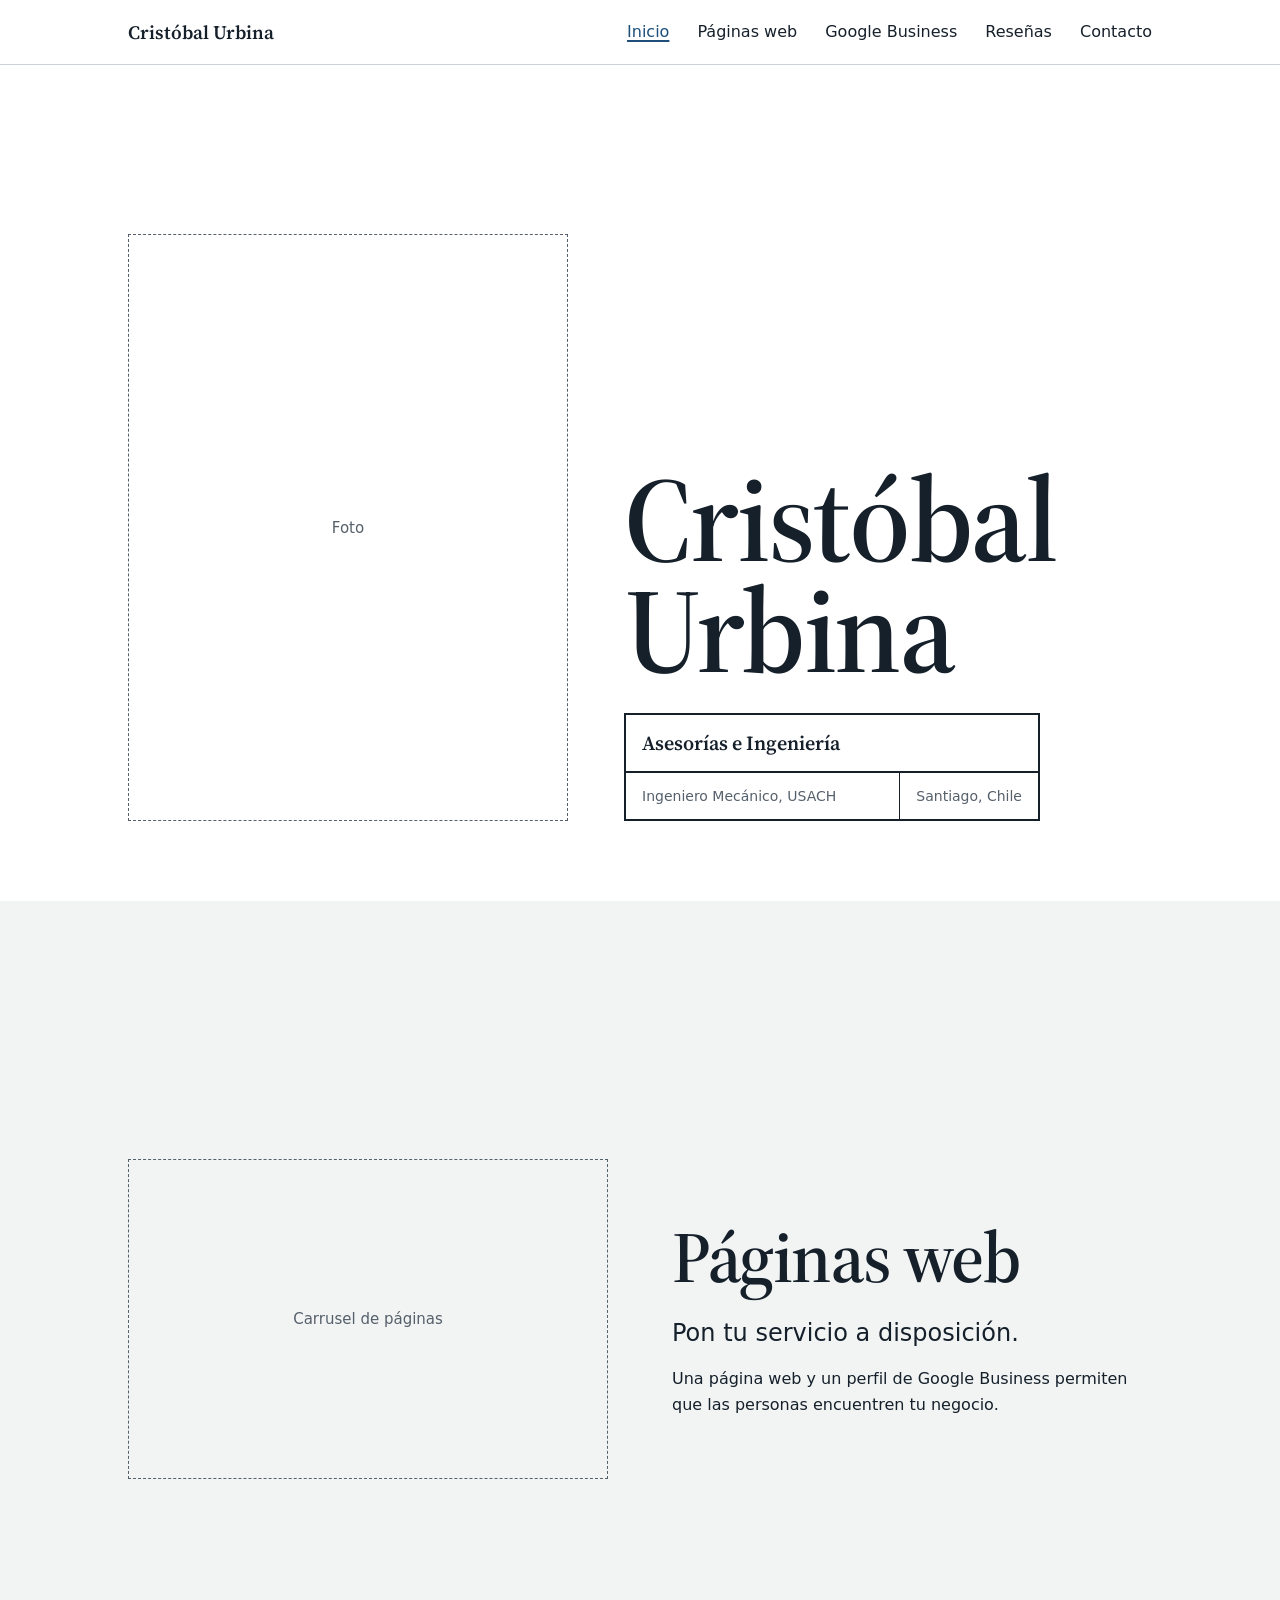
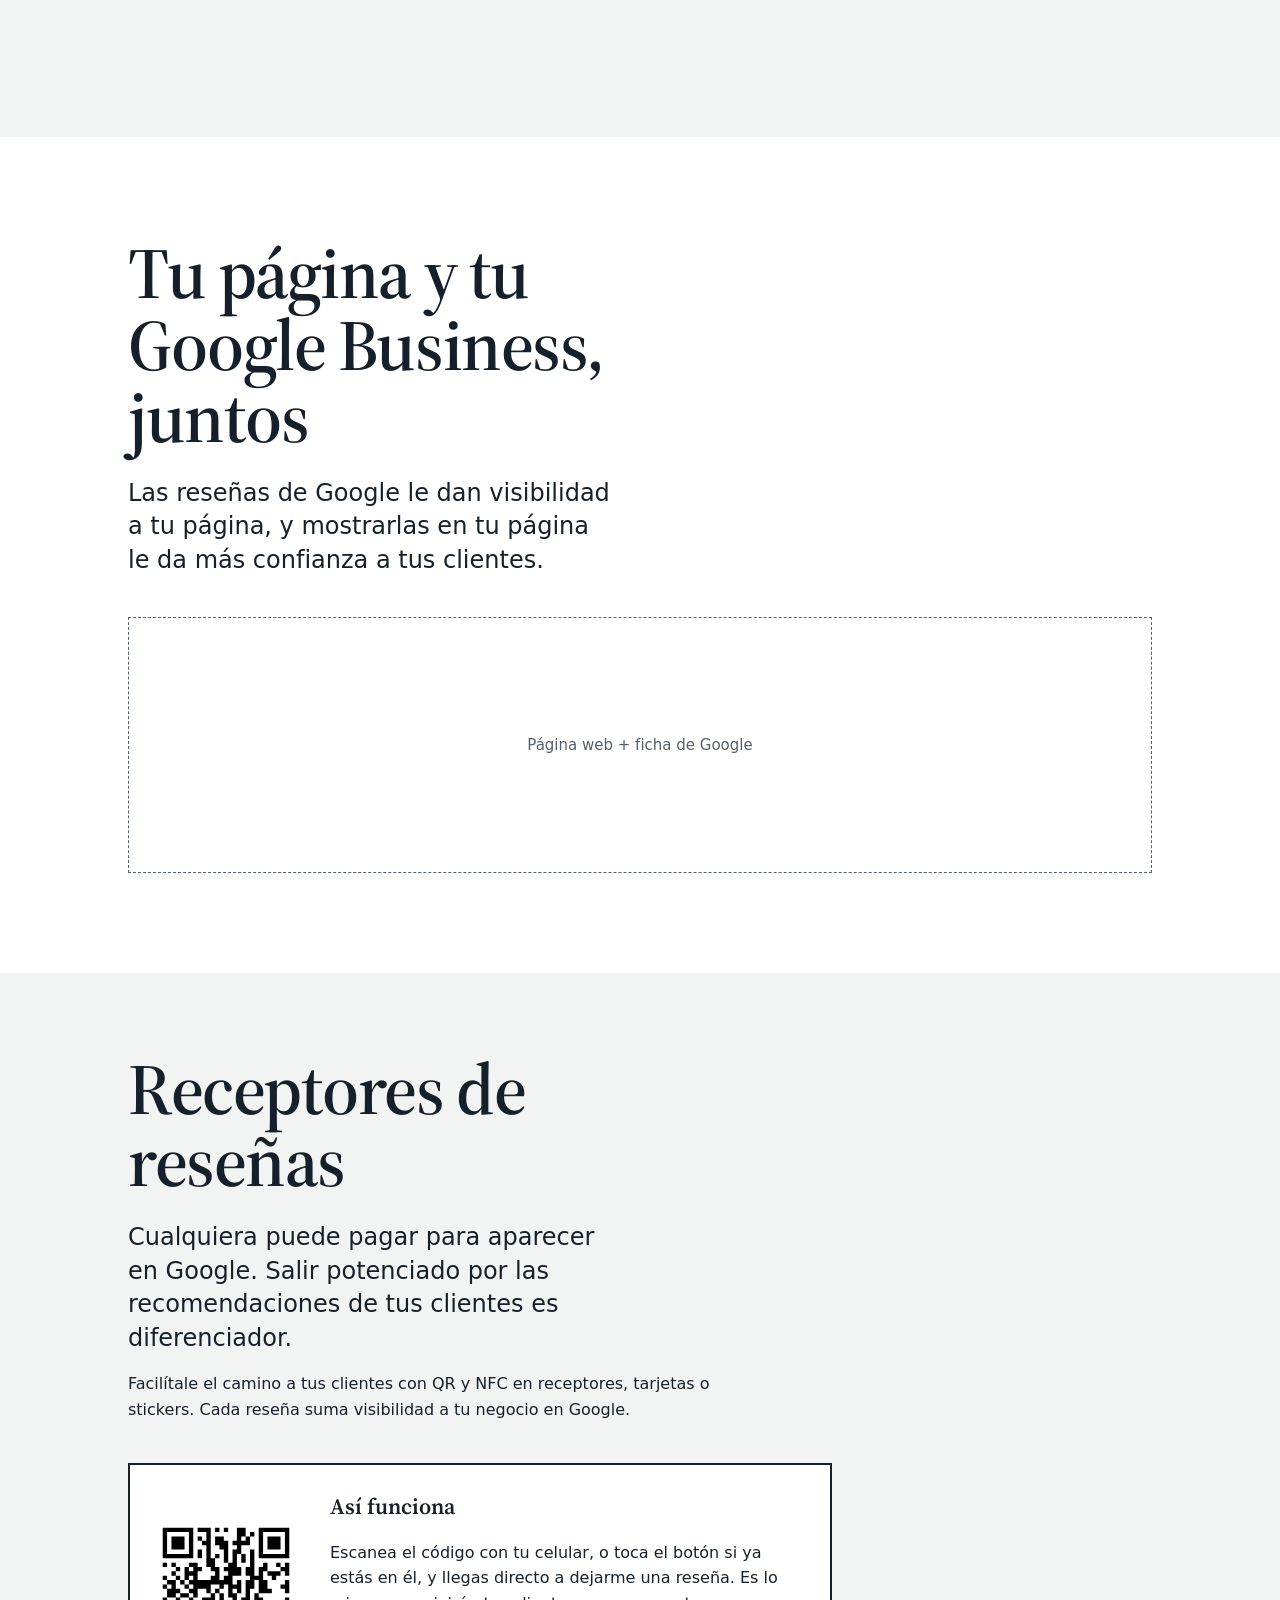
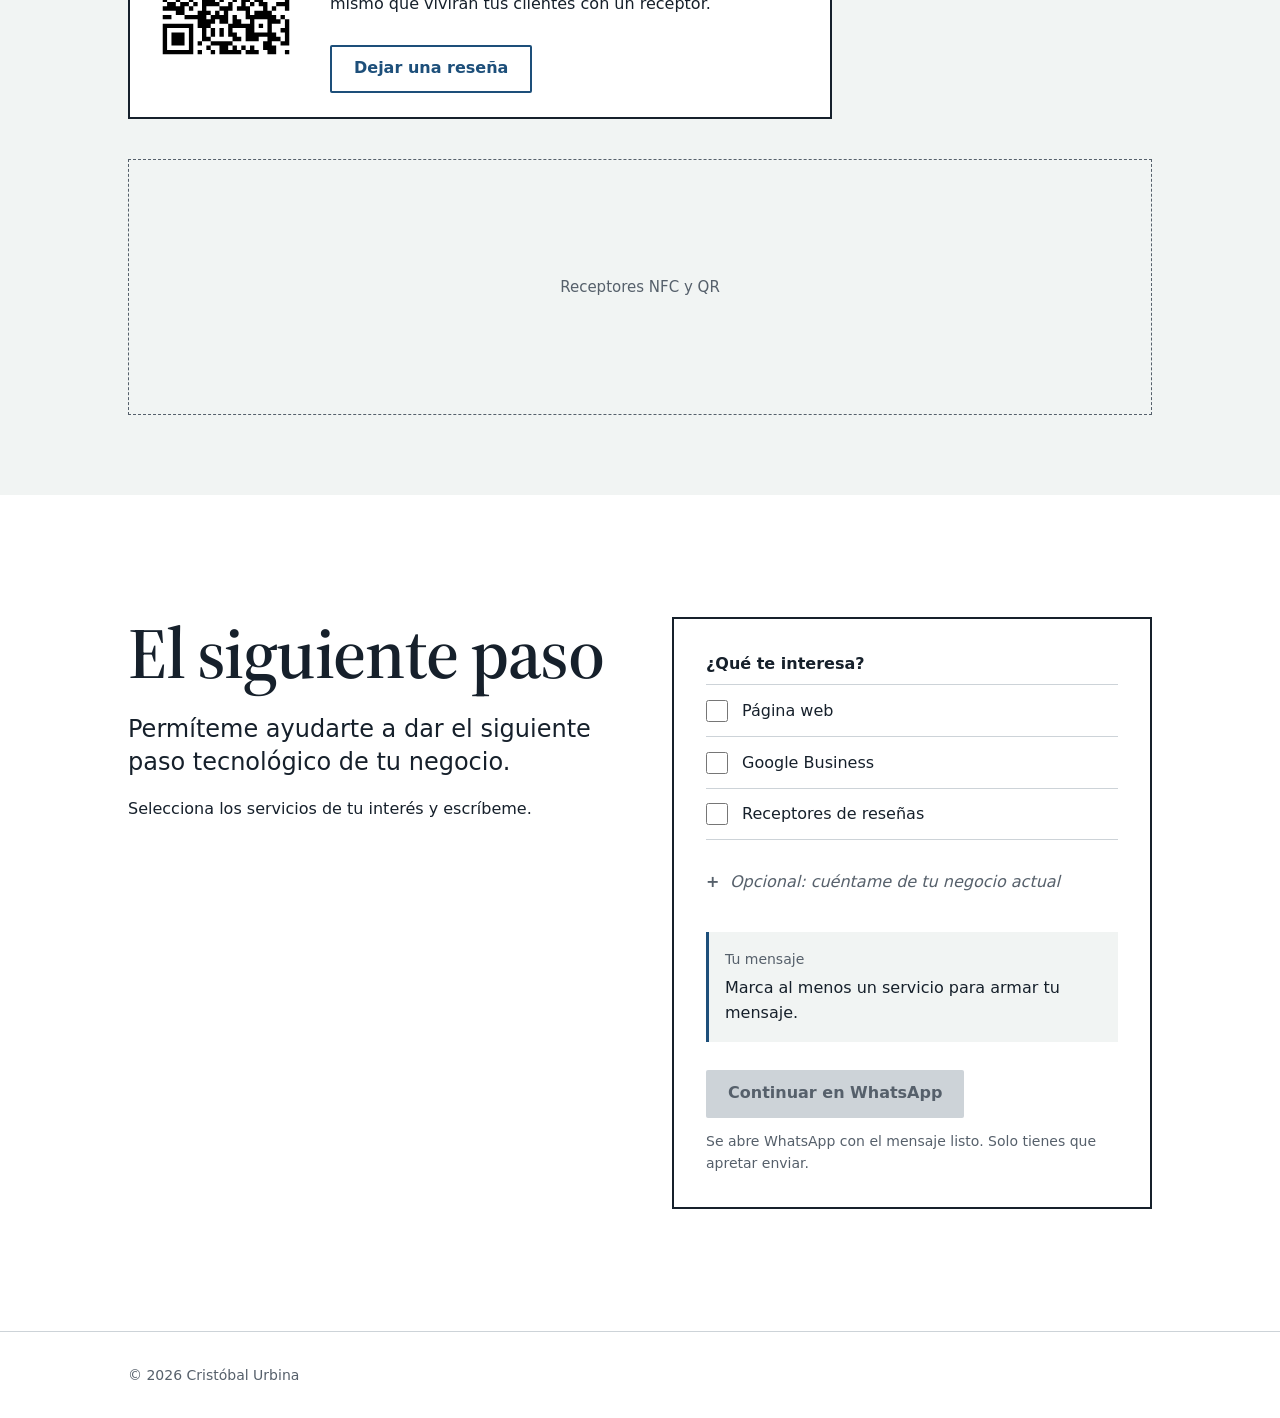
==== commit 947f005f: "Add files via upload" ====
--- a/index.html
+++ b/index.html
@@ -45,11 +45,10 @@
         <div class="portada__texto">
           <h1>Cristóbal<br>Urbina</h1>
           <div class="cajetin" role="group" aria-label="Datos del profesional">
-            <p class="cajetin__area">Soluciones y conectividad</p>
+            <p class="cajetin__area">Asesorías e Ingeniería</p>
             <p class="cajetin__titulo">Ingeniero Mecánico, USACH</p>
             <p class="cajetin__lugar">Santiago, Chile</p>
           </div>
-          <a class="boton" href="#contacto">Solicitar un llamado</a>
         </div>
       </div>
     </section>
@@ -60,7 +59,7 @@
         <div>
           <h2 id="t-web">Páginas web</h2>
           <p class="entrada">Pon tu servicio a disposición.</p>
-          <p>Una página web y un perfil de Google Business permiten que las personas que necesitan lo que haces te encuentren fácil.</p>
+          <p>Una página web y un perfil de Google Business permiten que las personas encuentren tu negocio.</p>
         </div>
 
         <!-- Carrusel de ejemplos: pantalla 4 del plan. En escritorio va a la izquierda. -->
@@ -72,7 +71,7 @@
     <section id="google-business" class="pantalla" aria-labelledby="t-gb">
       <div class="contenedor">
         <h2 id="t-gb">Tu página y tu Google Business, juntos</h2>
-        <p class="entrada">Muestra en tu página las reseñas que tienes en Google y dale confianza a quien te visita por primera vez.</p>
+        <p class="entrada">Las reseñas de Google le dan visibilidad a tu página, y mostrarlas en tu página le da más confianza a tus clientes.</p>
         <!-- Unión página ↔ ficha de Google: pantalla 5 del plan -->
         <div class="union pendiente">Página web + ficha de Google</div>
       </div>
@@ -82,8 +81,19 @@
     <section id="resenas" class="pantalla pantalla--plano" aria-labelledby="t-resenas">
       <div class="contenedor">
         <h2 id="t-resenas">Receptores de reseñas</h2>
-        <p class="entrada">Cualquiera puede pagar para salir primero en Google. Salir primero porque tus clientes te recomiendan es otra cosa.</p>
-        <p>Con receptores de madera, tarjetas y stickers QR, tus clientes te dejan una reseña en segundos. Cada reseña suma visibilidad a tu negocio en Google.</p>
+        <p class="entrada">Cualquiera puede pagar para aparecer en Google. Salir potenciado por las recomendaciones de tus clientes es diferenciador.</p>
+        <p>Facilítale el camino a tus clientes con QR y NFC en receptores, tarjetas o stickers. Cada reseña suma visibilidad a tu negocio en Google.</p>
+
+        <!-- Demostración: el mismo mecanismo, apuntando a tu propia ficha -->
+        <div class="demo-resena">
+          <img class="demo-resena__qr" src="img/qr-resena.svg" width="160" height="160" alt="Código QR para dejar una reseña de Cristóbal Urbina en Google">
+          <div>
+            <p class="demo-resena__titulo">Así funciona</p>
+            <p>Escanea el código con tu celular, o toca el botón si ya estás en él, y llegas directo a dejarme una reseña. Es lo mismo que vivirán tus clientes con un receptor.</p>
+            <a class="boton boton--claro" href="https://g.page/r/CSdmmgslL0hoEBI/review" target="_blank" rel="noopener">Dejar una reseña</a>
+          </div>
+        </div>
+
         <!-- Fotos de receptores: pantalla 6 del plan -->
         <div class="receptores pendiente">Receptores NFC y QR</div>
       </div>
@@ -104,7 +114,6 @@
             <legend>¿Qué te interesa?</legend>
             <label class="opcion"><input type="checkbox" name="servicio" value="página web"> Página web</label>
             <label class="opcion"><input type="checkbox" name="servicio" value="Google Business"> Google Business</label>
-            <label class="opcion"><input type="checkbox" name="servicio" value="WhatsApp Business"> WhatsApp Business</label>
             <label class="opcion"><input type="checkbox" name="servicio" value="receptores de reseñas" id="receptores" aria-controls="tipos-receptor" aria-expanded="false"> Receptores de reseñas</label>
 
             <fieldset id="tipos-receptor" class="subopciones" hidden>
@@ -114,10 +123,21 @@
             </fieldset>
           </fieldset>
 
-          <div class="campo">
-            <label for="hora">¿A qué hora te llamo? <span class="opcional">(opcional)</span></label>
-            <input type="time" id="hora" name="hora">
-          </div>
+          <details class="extras">
+            <summary>Opcional: cuéntame de tu negocio actual</summary>
+            <div class="campo">
+              <label for="web-actual">Tu página web actual</label>
+              <input type="url" id="web-actual" inputmode="url" autocomplete="url" placeholder="tunegocio.cl">
+            </div>
+            <div class="campo">
+              <label for="gb-actual">Tu Google Business actual</label>
+              <input type="text" id="gb-actual" placeholder="Nombre en Google o enlace">
+            </div>
+            <div class="campo">
+              <label for="referencia">Una página que te guste como referencia</label>
+              <input type="url" id="referencia" inputmode="url" placeholder="ejemplo.cl">
+            </div>
+          </details>
 
           <div class="mensaje" aria-live="polite">
             <p class="mensaje__titulo">Tu mensaje</p>
--- a/css/styles.css
+++ b/css/styles.css
@@ -145,6 +145,7 @@
   margin-top: 1.75rem; padding: 0 1.375rem;
   background: var(--azul); color: var(--blanco);
   font-weight: 600; text-decoration: none; border-radius: 2px;
+  text-align: center; line-height: 1.3;
 }
 .boton:hover { background: var(--azul-2); color: var(--blanco); }
 
@@ -162,6 +163,19 @@
 .cajetin .cajetin__titulo,
 .cajetin .cajetin__lugar { font-size: .875rem; color: var(--grafito); }
 
+/* ---------- 4 · Demostración de reseña ---------- */
+.demo-resena {
+  display: grid; gap: 1.25rem; align-items: center;
+  margin-top: 2.5rem; padding: 1.5rem;
+  background: var(--blanco);
+  border: 2px solid var(--tinta);
+  max-width: 44rem;
+}
+.demo-resena__qr { width: 9rem; height: 9rem; }
+.demo-resena__titulo { font-family: var(--serif); font-weight: 600; font-size: 1.375rem; margin-bottom: .25rem; }
+.boton--claro { background: var(--blanco); color: var(--azul); border: 2px solid var(--azul); }
+.boton--claro:hover { background: var(--azul); color: var(--blanco); }
+
 /* ---------- Bloques visuales pendientes (se reemplazan en cada tarea) ---------- */
 .pendiente {
   display: grid; place-items: center;
@@ -213,9 +227,26 @@
   border: 1px solid var(--grafito); border-radius: 2px;
 }
 
+/* Opcionales: línea discreta que despliega los campos */
+.extras { margin-top: 1.25rem; }
+.extras summary {
+  display: inline-flex; align-items: center; gap: .5rem;
+  min-height: 2.75rem; cursor: pointer;
+  font-style: italic; color: var(--grafito);
+  list-style: none;
+}
+.extras summary::-webkit-details-marker { display: none; }
+.extras summary::before { content: "+"; font-style: normal; font-weight: 600; width: 1rem; }
+.extras[open] summary::before { content: "−"; }
+.extras summary:hover { color: var(--tinta); }
+.extras .campo:first-of-type { margin-top: .75rem; }
+.extras .campo { margin-top: 1rem; }
+.extras .campo label { font-weight: 500; font-size: .9375rem; }
+.extras .campo input { width: 100%; }
+
 .mensaje { margin-top: 1.75rem; padding: 1rem; background: var(--plano); border-left: 3px solid var(--azul); }
 .mensaje__titulo { font-size: .875rem; color: var(--grafito); }
-.mensaje__texto { margin-top: .25rem !important; }
+.mensaje__texto { margin-top: .25rem !important; white-space: pre-line; }
 
 .boton--ancho { width: 100%; justify-content: center; text-align: center; }
 .boton[aria-disabled="true"] { background: var(--linea); color: var(--grafito); cursor: not-allowed; }
@@ -247,4 +278,5 @@
 
   .solicitar { margin-inline: 0; padding: 2rem; border: 2px solid var(--tinta); }
   .boton--ancho { width: auto; }
-}
+  .demo-resena { grid-template-columns: auto 1fr; gap: 2rem; }
+}
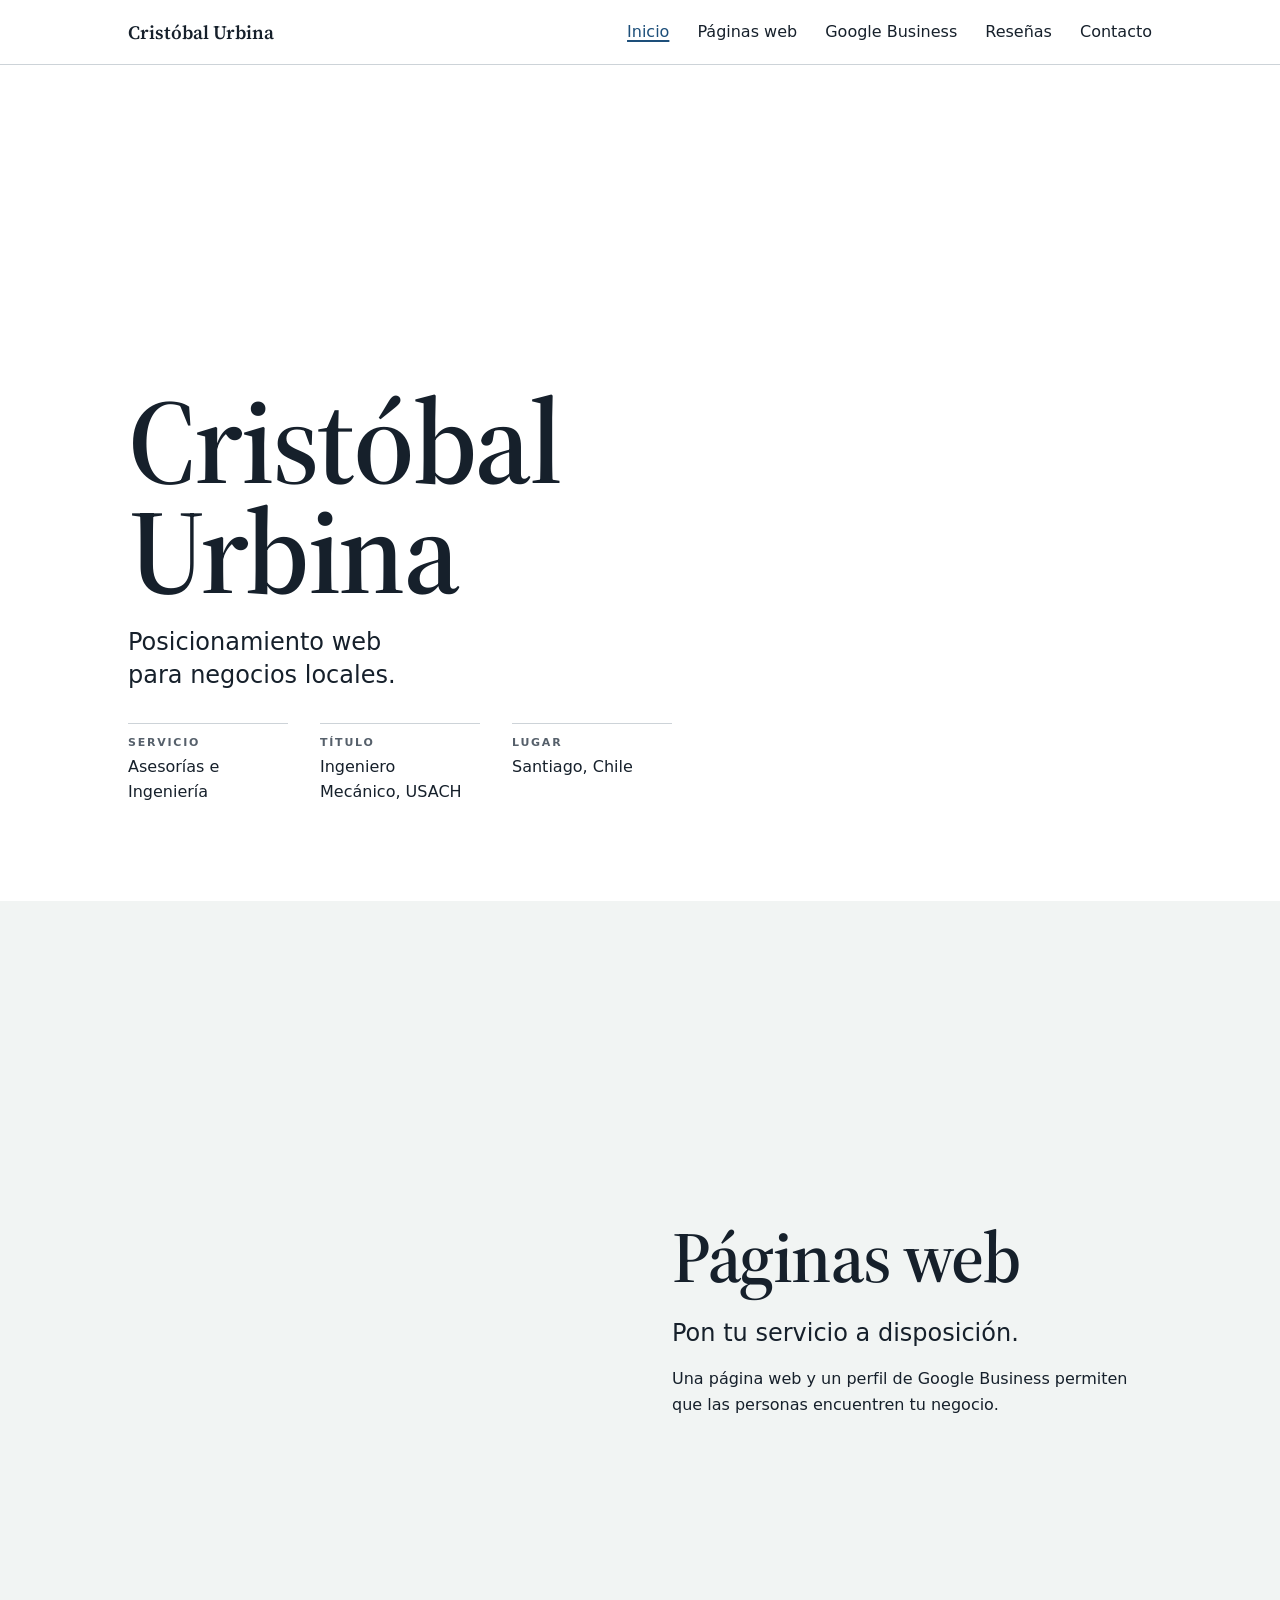
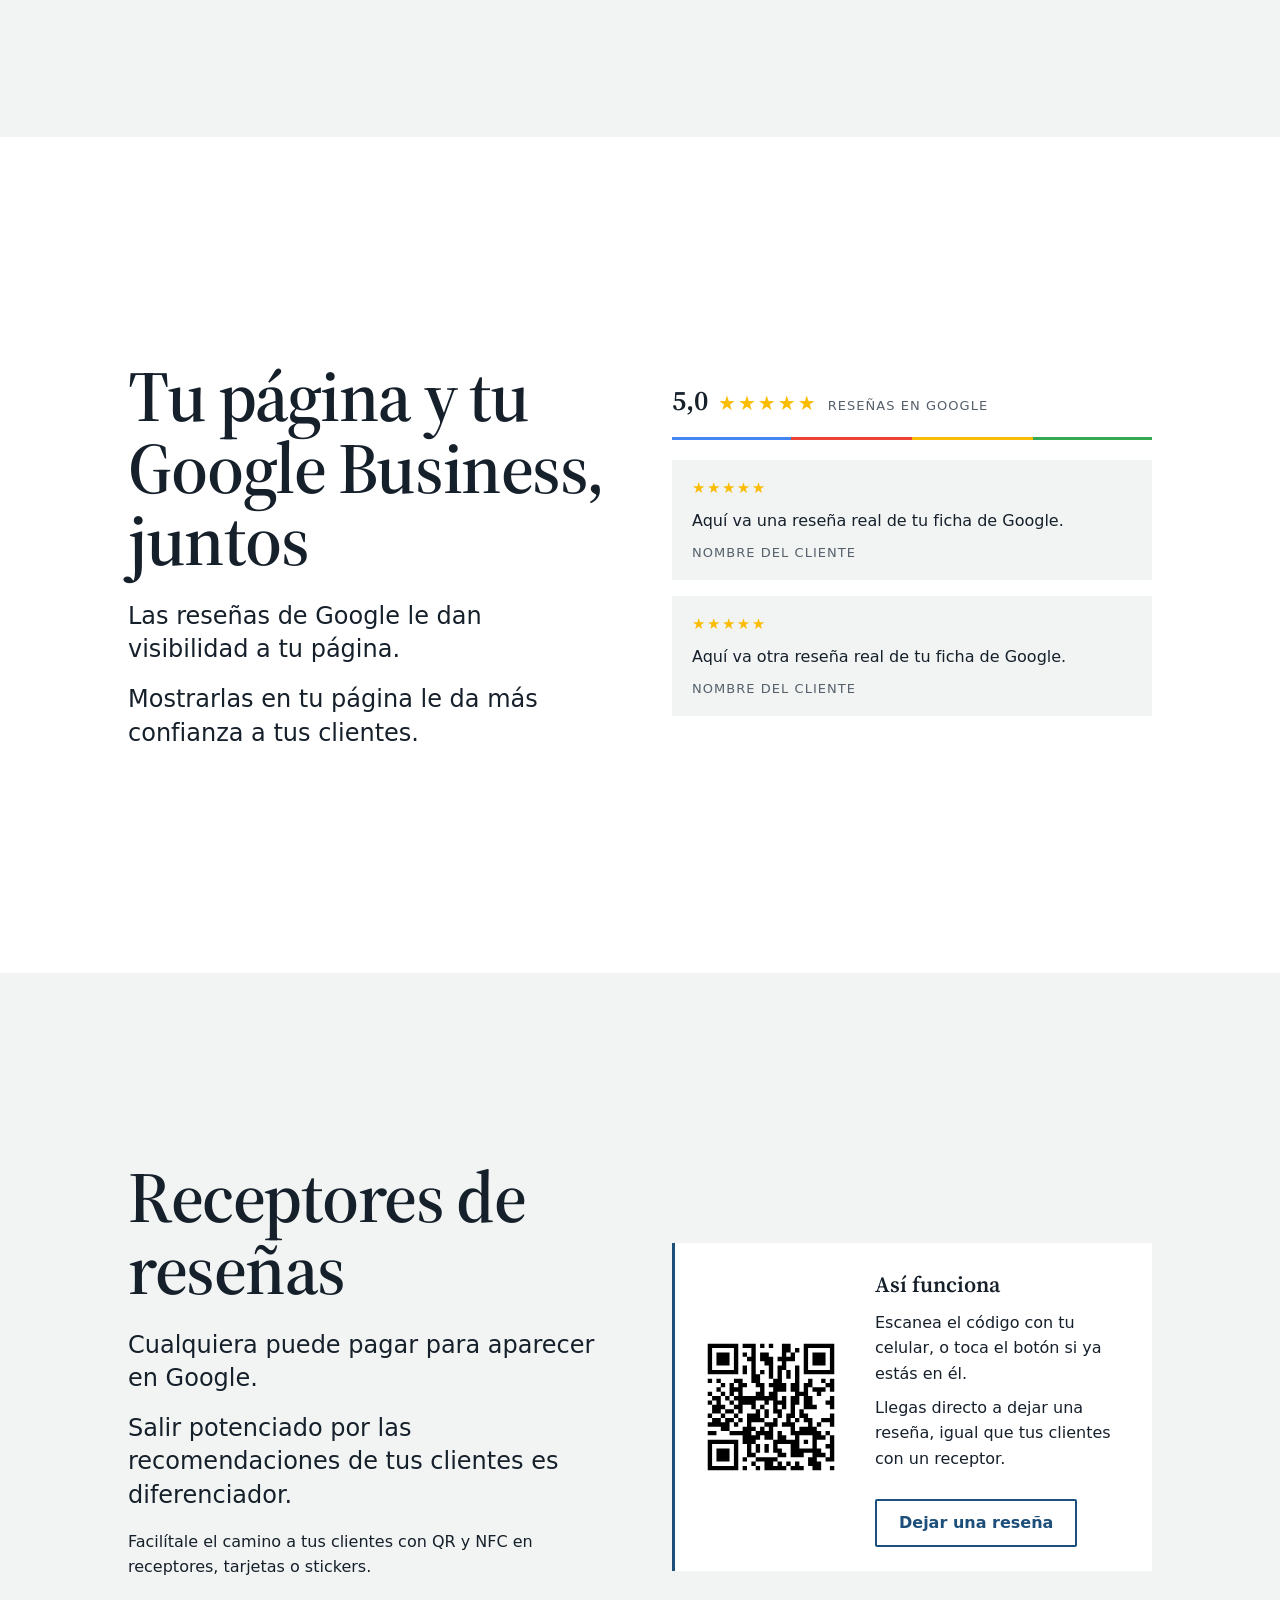
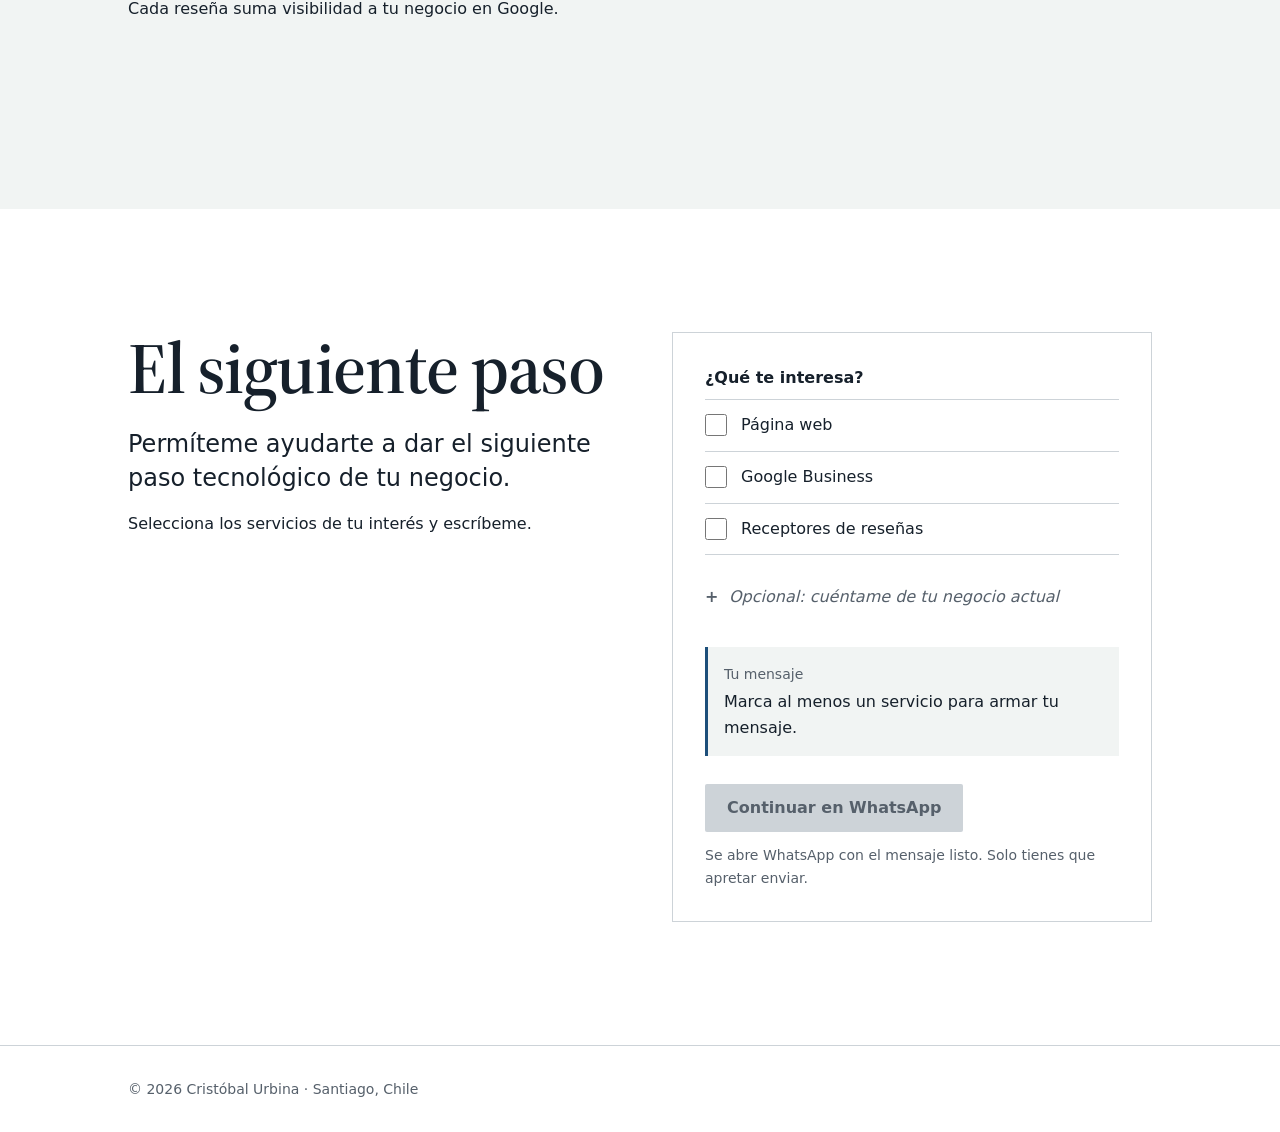
==== commit bb4108ad: "Add files via upload" ====
--- a/index.html
+++ b/index.html
@@ -3,8 +3,8 @@
 <head>
   <meta charset="utf-8">
   <meta name="viewport" content="width=device-width, initial-scale=1">
-  <title>Cristóbal Urbina | Páginas web, Google Business y reseñas para negocios locales</title>
-  <meta name="description" content="Páginas web, perfil de Google Business y receptores de reseñas QR/NFC para que los clientes encuentren tu negocio. Cristóbal Urbina, Ingeniero Mecánico, USACH. Santiago, Chile.">
+  <title>Cristóbal Urbina | Posicionamiento web para negocios locales</title>
+  <meta name="description" content="Posicionamiento web para negocios locales: páginas web, perfil de Google Business y receptores de reseñas QR/NFC. Cristóbal Urbina, Ingeniero Mecánico, USACH. Santiago, Chile.">
   <meta name="theme-color" content="#ffffff">
   <link rel="canonical" href="https://cristobalurbina.cl/">
   <script>document.documentElement.classList.add('js')</script>
@@ -38,18 +38,18 @@
 
     <!-- 1 · IDENTIDAD ======================================== -->
     <section id="inicio" class="pantalla portada">
-      <div class="contenedor portada__rejilla">
-        <!-- Foto: pantalla 3 del plan. Reemplazar este bloque por <img> -->
-        <div class="portada__foto pendiente">Foto</div>
+      <div class="contenedor">
+        <h1>Cristóbal<br>Urbina</h1>
+        <p class="funcion">Posicionamiento web para negocios locales.</p>
 
-        <div class="portada__texto">
-          <h1>Cristóbal<br>Urbina</h1>
-          <div class="cajetin" role="group" aria-label="Datos del profesional">
-            <p class="cajetin__area">Asesorías e Ingeniería</p>
-            <p class="cajetin__titulo">Ingeniero Mecánico, USACH</p>
-            <p class="cajetin__lugar">Santiago, Chile</p>
-          </div>
-        </div>
+        <dl class="ficha">
+          <div><dt>Servicio</dt><dd>Asesorías e Ingeniería</dd></div>
+          <div><dt>Título</dt><dd>Ingeniero Mecánico, USACH</dd></div>
+          <div><dt>Lugar</dt><dd>Santiago, Chile</dd></div>
+        </dl>
+
+        <!-- Imagen opcional: si img/header.jpg no existe, no ocupa espacio -->
+        <img class="foto foto--portada" src="img/header.jpg" alt="" width="1200" height="900" loading="lazy" data-opcional>
       </div>
     </section>
 
@@ -62,40 +62,73 @@
           <p>Una página web y un perfil de Google Business permiten que las personas encuentren tu negocio.</p>
         </div>
 
-        <!-- Carrusel de ejemplos: pantalla 4 del plan. En escritorio va a la izquierda. -->
-        <div class="carrusel pendiente">Carrusel de páginas</div>
+        <!-- Carrusel: cada imagen que falte simplemente no aparece.
+             Para sumar un ejemplo, copia un bloque <li> y cambia el archivo y el nombre. -->
+        <ul class="carrusel" aria-label="Ejemplos de páginas web">
+          <li><img class="foto" src="img/pagina1.jpg" alt="Página web de ejemplo" width="800" height="1400" loading="lazy" data-opcional></li>
+          <li><img class="foto" src="img/pagina2.jpg" alt="Página web de ejemplo" width="800" height="1400" loading="lazy" data-opcional></li>
+        </ul>
       </div>
     </section>
 
     <!-- 3 · PÁGINA + GOOGLE BUSINESS ========================= -->
     <section id="google-business" class="pantalla" aria-labelledby="t-gb">
-      <div class="contenedor">
-        <h2 id="t-gb">Tu página y tu Google Business, juntos</h2>
-        <p class="entrada">Las reseñas de Google le dan visibilidad a tu página, y mostrarlas en tu página le da más confianza a tus clientes.</p>
-        <!-- Unión página ↔ ficha de Google: pantalla 5 del plan -->
-        <div class="union pendiente">Página web + ficha de Google</div>
+      <div class="contenedor dos-columnas">
+        <div>
+          <h2 id="t-gb">Tu página y tu Google&nbsp;Business, juntos</h2>
+          <p class="entrada">Las reseñas de Google le dan visibilidad a tu página.</p>
+          <p class="entrada">Mostrarlas en tu página le da más confianza a tus clientes.</p>
+        </div>
+
+        <div class="muestra-resenas">
+          <p class="muestra-resenas__marca">
+            <span class="muestra-resenas__nota">5,0</span>
+            <span class="estrellas" role="img" aria-label="5 de 5 estrellas">★★★★★</span>
+            <span class="muestra-resenas__fuente">Reseñas en Google</span>
+          </p>
+
+          <!-- Reseñas reales: reemplazar el texto y el nombre por los de tu ficha -->
+          <blockquote class="resena">
+            <p class="estrellas" role="img" aria-label="5 de 5 estrellas">★★★★★</p>
+            <p>Aquí va una reseña real de tu ficha de Google.</p>
+            <footer>Nombre del cliente</footer>
+          </blockquote>
+          <blockquote class="resena">
+            <p class="estrellas" role="img" aria-label="5 de 5 estrellas">★★★★★</p>
+            <p>Aquí va otra reseña real de tu ficha de Google.</p>
+            <footer>Nombre del cliente</footer>
+          </blockquote>
+
+          <img class="foto" src="img/resenaweb.jpg" alt="Reseñas de Google mostradas dentro de una página web" width="1200" height="800" loading="lazy" data-opcional>
+        </div>
       </div>
     </section>
 
     <!-- 4 · RECEPTORES DE RESEÑAS ============================ -->
     <section id="resenas" class="pantalla pantalla--plano" aria-labelledby="t-resenas">
-      <div class="contenedor">
-        <h2 id="t-resenas">Receptores de reseñas</h2>
-        <p class="entrada">Cualquiera puede pagar para aparecer en Google. Salir potenciado por las recomendaciones de tus clientes es diferenciador.</p>
-        <p>Facilítale el camino a tus clientes con QR y NFC en receptores, tarjetas o stickers. Cada reseña suma visibilidad a tu negocio en Google.</p>
+      <div class="contenedor dos-columnas">
+        <div>
+          <h2 id="t-resenas">Receptores de reseñas</h2>
+          <p class="entrada">Cualquiera puede pagar para aparecer en Google.</p>
+          <p class="entrada">Salir potenciado por las recomendaciones de tus clientes es diferenciador.</p>
+          <p>Facilítale el camino a tus clientes con QR y NFC en receptores, tarjetas o stickers.</p>
+          <p>Cada reseña suma visibilidad a tu negocio en Google.</p>
+        </div>
 
-        <!-- Demostración: el mismo mecanismo, apuntando a tu propia ficha -->
-        <div class="demo-resena">
-          <img class="demo-resena__qr" src="img/qr-resena.svg" width="160" height="160" alt="Código QR para dejar una reseña de Cristóbal Urbina en Google">
-          <div>
-            <p class="demo-resena__titulo">Así funciona</p>
-            <p>Escanea el código con tu celular, o toca el botón si ya estás en él, y llegas directo a dejarme una reseña. Es lo mismo que vivirán tus clientes con un receptor.</p>
-            <a class="boton boton--claro" href="https://g.page/r/CSdmmgslL0hoEBI/review" target="_blank" rel="noopener">Dejar una reseña</a>
+        <div>
+          <img class="foto" src="img/receptores.jpg" alt="Receptores de reseñas, tarjetas y stickers con QR" width="1200" height="900" loading="lazy" data-opcional>
+
+          <!-- Demostración: el mismo mecanismo, apuntando a tu propia ficha -->
+          <div class="demo-resena">
+            <img class="demo-resena__qr" src="img/qr-resena.svg" width="160" height="160" alt="Código QR para dejar una reseña de Cristóbal Urbina en Google">
+            <div>
+              <p class="demo-resena__titulo">Así funciona</p>
+              <p>Escanea el código con tu celular, o toca el botón si ya estás en él.</p>
+              <p>Llegas directo a dejar una reseña, igual que tus clientes con un receptor.</p>
+              <a class="boton boton--claro" href="https://g.page/r/CSdmmgslL0hoEBI/review" target="_blank" rel="noopener">Dejar una reseña</a>
+            </div>
           </div>
         </div>
-
-        <!-- Fotos de receptores: pantalla 6 del plan -->
-        <div class="receptores pendiente">Receptores NFC y QR</div>
       </div>
     </section>
 
@@ -154,7 +187,7 @@
 
   <footer class="pie">
     <div class="contenedor">
-      <p>© 2026 Cristóbal Urbina</p>
+      <p>© 2026 Cristóbal Urbina · Santiago, Chile</p>
     </div>
   </footer>
 </body>
--- a/css/styles.css
+++ b/css/styles.css
@@ -136,9 +136,11 @@
   align-items: flex-end;            /* contenido apoyado abajo */
   padding-block: 2rem 3.5rem;
 }
-.portada__rejilla { display: grid; gap: 2rem; }
-.portada__foto { aspect-ratio: 4 / 3; }
-.portada h1 { margin-bottom: 1.75rem; }
+.portada h1 { margin-bottom: 1.25rem; }
+.funcion {
+  font-size: var(--t-entrada); line-height: 1.35;
+  max-width: 20ch; color: var(--tinta);
+}
 
 .boton {
   display: inline-flex; align-items: center; min-height: 3rem;
@@ -149,48 +151,75 @@
 }
 .boton:hover { background: var(--azul-2); color: var(--blanco); }
 
-/* Cajetín: rótulo de plano. El gap de la rejilla dibuja las líneas. */
-.cajetin {
-  display: grid;
-  grid-template-columns: 1fr auto;
-  gap: var(--trazo);
-  background: var(--tinta);
-  border: 2px solid var(--tinta);
-  max-width: 26rem;
-}
-.cajetin p { margin: 0; padding: .75rem 1rem; background: var(--blanco); max-width: none; }
-.cajetin .cajetin__area { grid-column: 1 / -1; font-family: var(--serif); font-weight: 600; font-size: 1.25rem; }
-.cajetin .cajetin__titulo,
-.cajetin .cajetin__lugar { font-size: .875rem; color: var(--grafito); }
+/* Ficha: el orden del cajetín, sin las líneas.
+   Etiqueta chica arriba, dato abajo. */
+.ficha { display: grid; gap: 1.25rem; margin-top: 2rem; max-width: 34rem; }
+.ficha div { border-top: 1px solid var(--linea); padding-top: .625rem; }
+.ficha dt {
+  font-size: .6875rem; font-weight: 600;
+  letter-spacing: .16em; text-transform: uppercase;
+  color: var(--grafito); margin-bottom: .125rem;
+}
+.ficha dd { margin: 0; }
+
+/* ---------- Imágenes opcionales ----------
+   Sin archivo, el JS las quita y no reservan espacio. */
+.foto { width: 100%; height: auto; }
+.foto--portada { margin-top: 2.5rem; max-width: 30rem; }
 
 /* ---------- 4 · Demostración de reseña ---------- */
 .demo-resena {
   display: grid; gap: 1.25rem; align-items: center;
-  margin-top: 2.5rem; padding: 1.5rem;
+  margin-top: 2rem; padding: 1.5rem;
   background: var(--blanco);
-  border: 2px solid var(--tinta);
+  border-left: 3px solid var(--azul);
   max-width: 44rem;
 }
 .demo-resena__qr { width: 9rem; height: 9rem; }
-.demo-resena__titulo { font-family: var(--serif); font-weight: 600; font-size: 1.375rem; margin-bottom: .25rem; }
+.demo-resena__titulo { font-family: var(--serif); font-weight: 600; font-size: 1.375rem; margin-bottom: .5rem; }
+.demo-resena p + p { margin-top: .5rem; }
 .boton--claro { background: var(--blanco); color: var(--azul); border: 2px solid var(--azul); }
 .boton--claro:hover { background: var(--azul); color: var(--blanco); }
 
-/* ---------- Bloques visuales pendientes (se reemplazan en cada tarea) ---------- */
-.pendiente {
-  display: grid; place-items: center;
-  padding: 1rem; border: 1px dashed var(--grafito);
-  color: var(--grafito); font-size: .9375rem; text-align: center;
-}
-.carrusel { min-height: 20rem; }
-.union, .receptores { min-height: 16rem; margin-top: 2.5rem; }
+/* ---------- 2 · Carrusel de ejemplos ---------- */
+.carrusel {
+  display: flex; gap: 1rem; margin: 0; padding: 0 0 1rem;
+  overflow-x: auto;
+  scroll-snap-type: x mandatory;
+  -webkit-overflow-scrolling: touch;
+  scrollbar-width: thin;
+}
+.carrusel:empty { display: none; }
+.carrusel li { flex: 0 0 min(62%, 15rem); scroll-snap-align: start; }
+.carrusel .foto { border: 1px solid var(--linea); }
+
+/* ---------- 3 · Muestra de reseñas ---------- */
+.muestra-resenas__marca {
+  display: flex; align-items: baseline; flex-wrap: wrap; gap: .625rem;
+  margin-bottom: 1.25rem; padding-bottom: .875rem;
+  /* Guiño sutil a los colores de Google, sin imitar su logotipo */
+  border-bottom: 3px solid;
+  border-image: linear-gradient(to right, #4285f4 0 25%, #ea4335 25% 50%, #fbbc04 50% 75%, #34a853 75% 100%) 1;
+}
+.muestra-resenas__nota { font-family: var(--serif); font-size: 1.75rem; font-weight: 600; }
+.muestra-resenas__fuente { font-size: .8125rem; letter-spacing: .08em; text-transform: uppercase; color: var(--grafito); }
+.estrellas { color: #fbbc04; letter-spacing: .1em; font-size: 1.25rem; }
+
+.resena { margin: 0 0 1rem; padding: 1rem 1.25rem; background: var(--plano); }
+.resena .estrellas { font-size: .9375rem; }
+.resena p + p { margin-top: .5rem; }
+.resena footer {
+  margin-top: .625rem; font-size: .8125rem;
+  letter-spacing: .08em; text-transform: uppercase; color: var(--grafito);
+}
+.muestra-resenas .foto { margin-top: 1.5rem; }
 
 /* ---------- 5 · Solicitud por WhatsApp ---------- */
 .solicitar {
   padding: 1.5rem var(--margen);
   margin-inline: calc(var(--margen) * -1);
   background: var(--blanco);
-  border-block: 2px solid var(--tinta);
+  border-block: 1px solid var(--linea);
 }
 
 .opciones, .subopciones { padding: 0; border: 0; min-width: 0; }
@@ -269,14 +298,14 @@
   .menu a, .js .menu a { padding: .5rem 0; }
 
   .portada { padding-block: 3rem 5rem; }
-  .portada__rejilla { grid-template-columns: 5fr 6fr; gap: 3.5rem; align-items: end; }
-  .portada__foto { aspect-ratio: 3 / 4; }
 
   .dos-columnas { grid-template-columns: 1fr 1fr; gap: 4rem; }
   .dos-columnas--arriba { align-items: start; }
   .carrusel { order: -1; }   /* carrusel a la izquierda, texto a la derecha */
-
-  .solicitar { margin-inline: 0; padding: 2rem; border: 2px solid var(--tinta); }
+  .carrusel li { flex-basis: 11rem; }
+  .ficha { grid-template-columns: repeat(3, 1fr); gap: 2rem; }
+
+  .solicitar { margin-inline: 0; padding: 2rem; border: 1px solid var(--linea); }
   .boton--ancho { width: auto; }
   .demo-resena { grid-template-columns: auto 1fr; gap: 2rem; }
 }
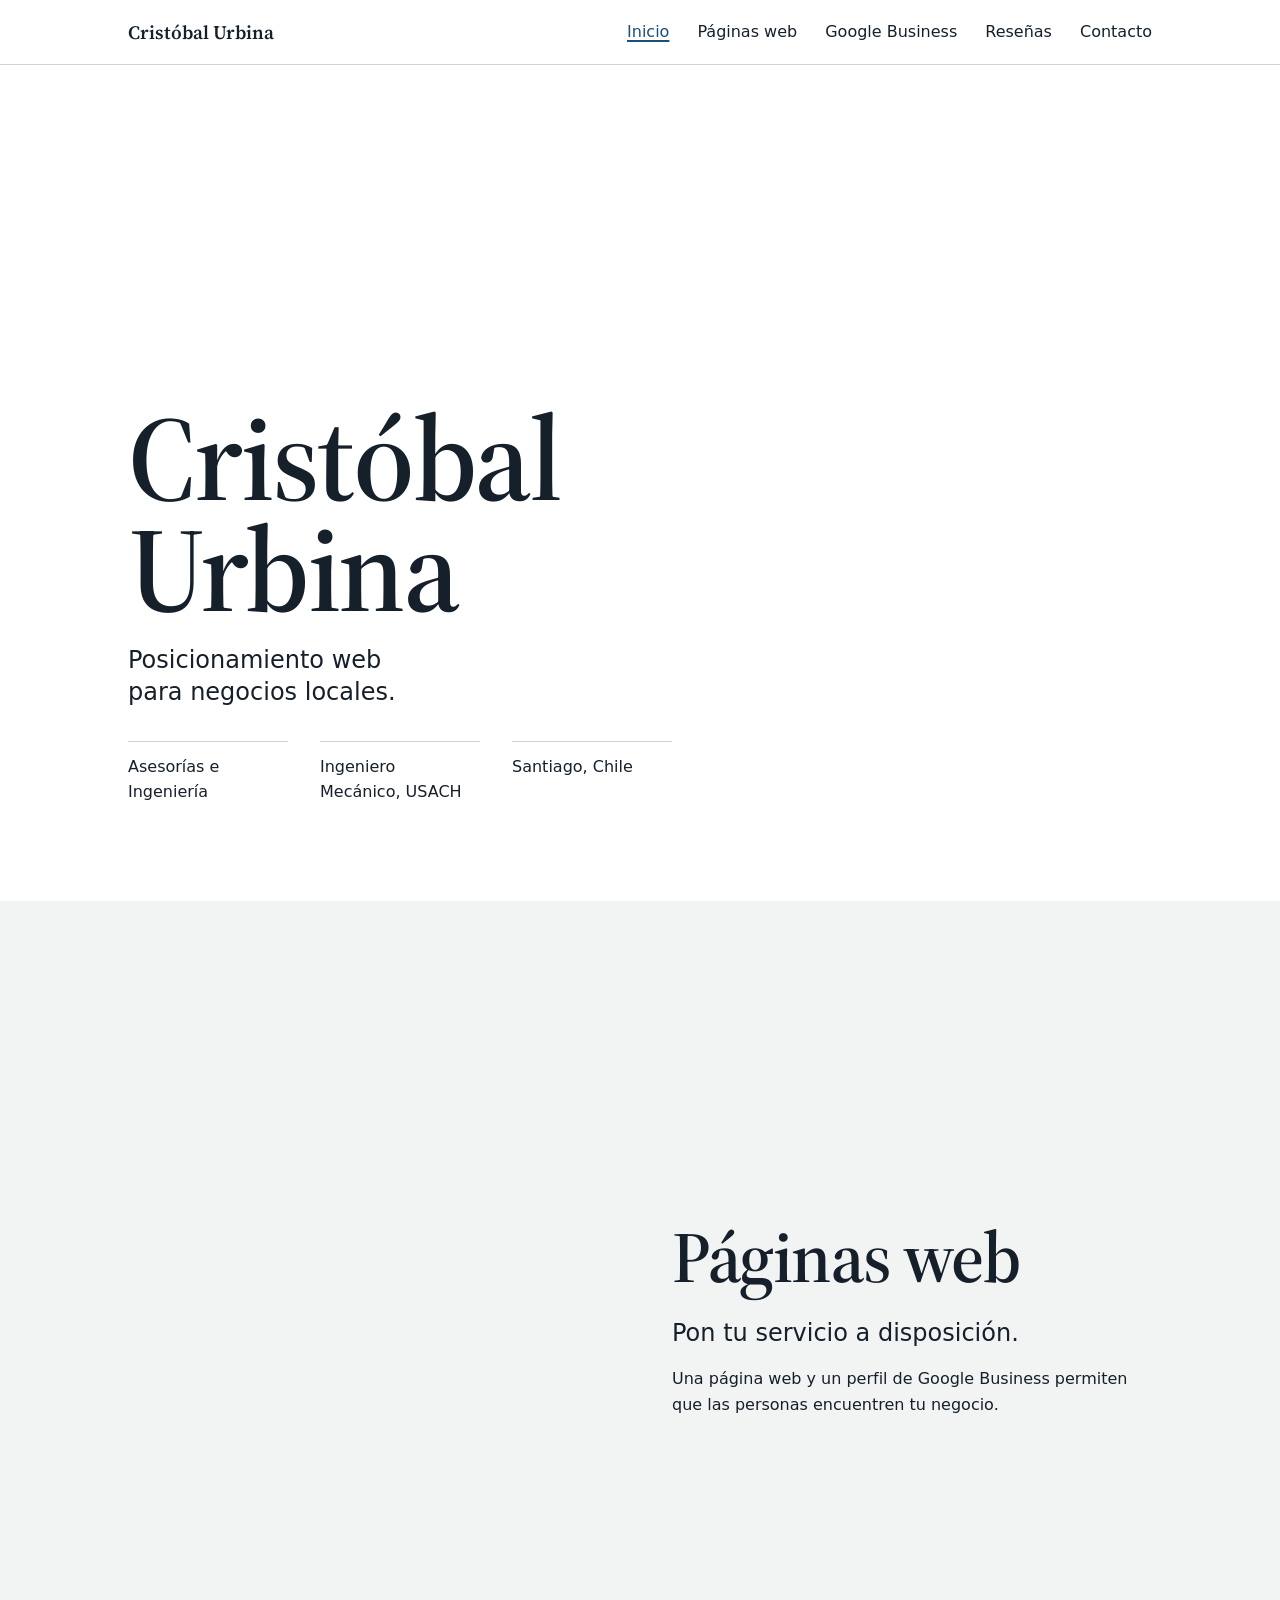
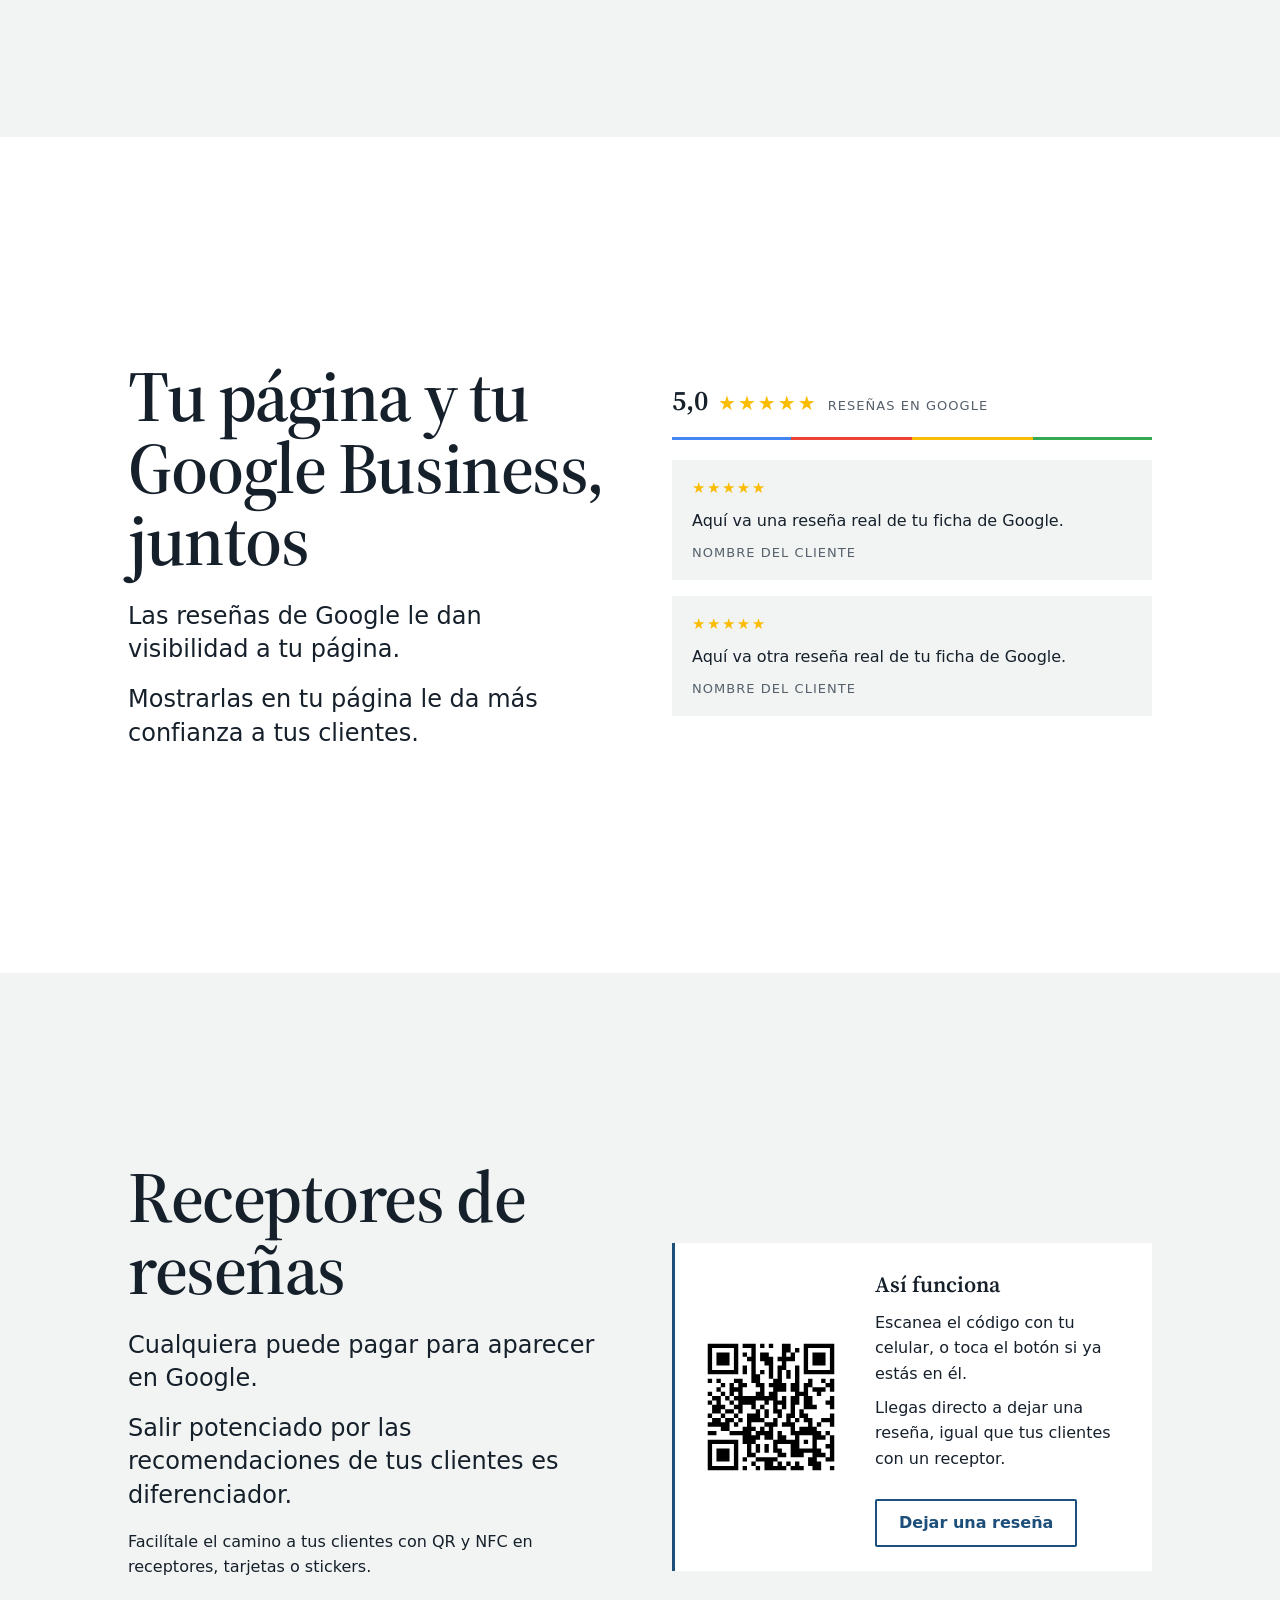
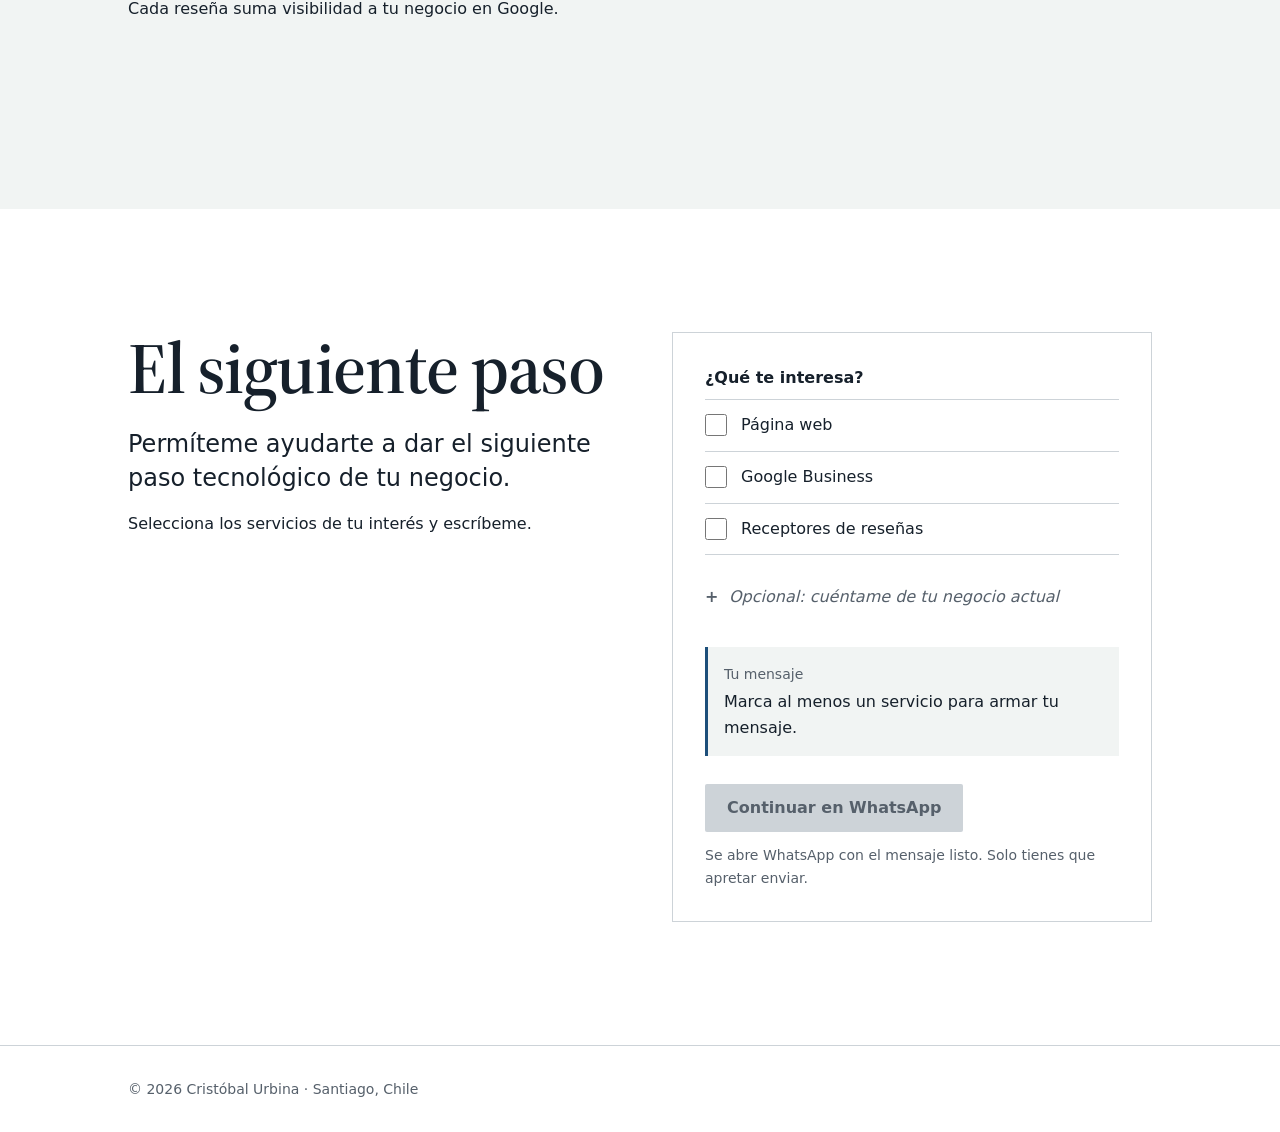
==== commit c10a6ddb: "Update index.html" ====
--- a/index.html
+++ b/index.html
@@ -43,9 +43,9 @@
         <p class="funcion">Posicionamiento web para negocios locales.</p>
 
         <dl class="ficha">
-          <div><dt>Servicio</dt><dd>Asesorías e Ingeniería</dd></div>
-          <div><dt>Título</dt><dd>Ingeniero Mecánico, USACH</dd></div>
-          <div><dt>Lugar</dt><dd>Santiago, Chile</dd></div>
+          <div><dt></dt><dd>Asesorías e Ingeniería</dd></div>
+          <div><dt></dt><dd>Ingeniero Mecánico, USACH</dd></div>
+          <div><dt></dt><dd>Santiago, Chile</dd></div>
         </dl>
 
         <!-- Imagen opcional: si img/header.jpg no existe, no ocupa espacio -->
